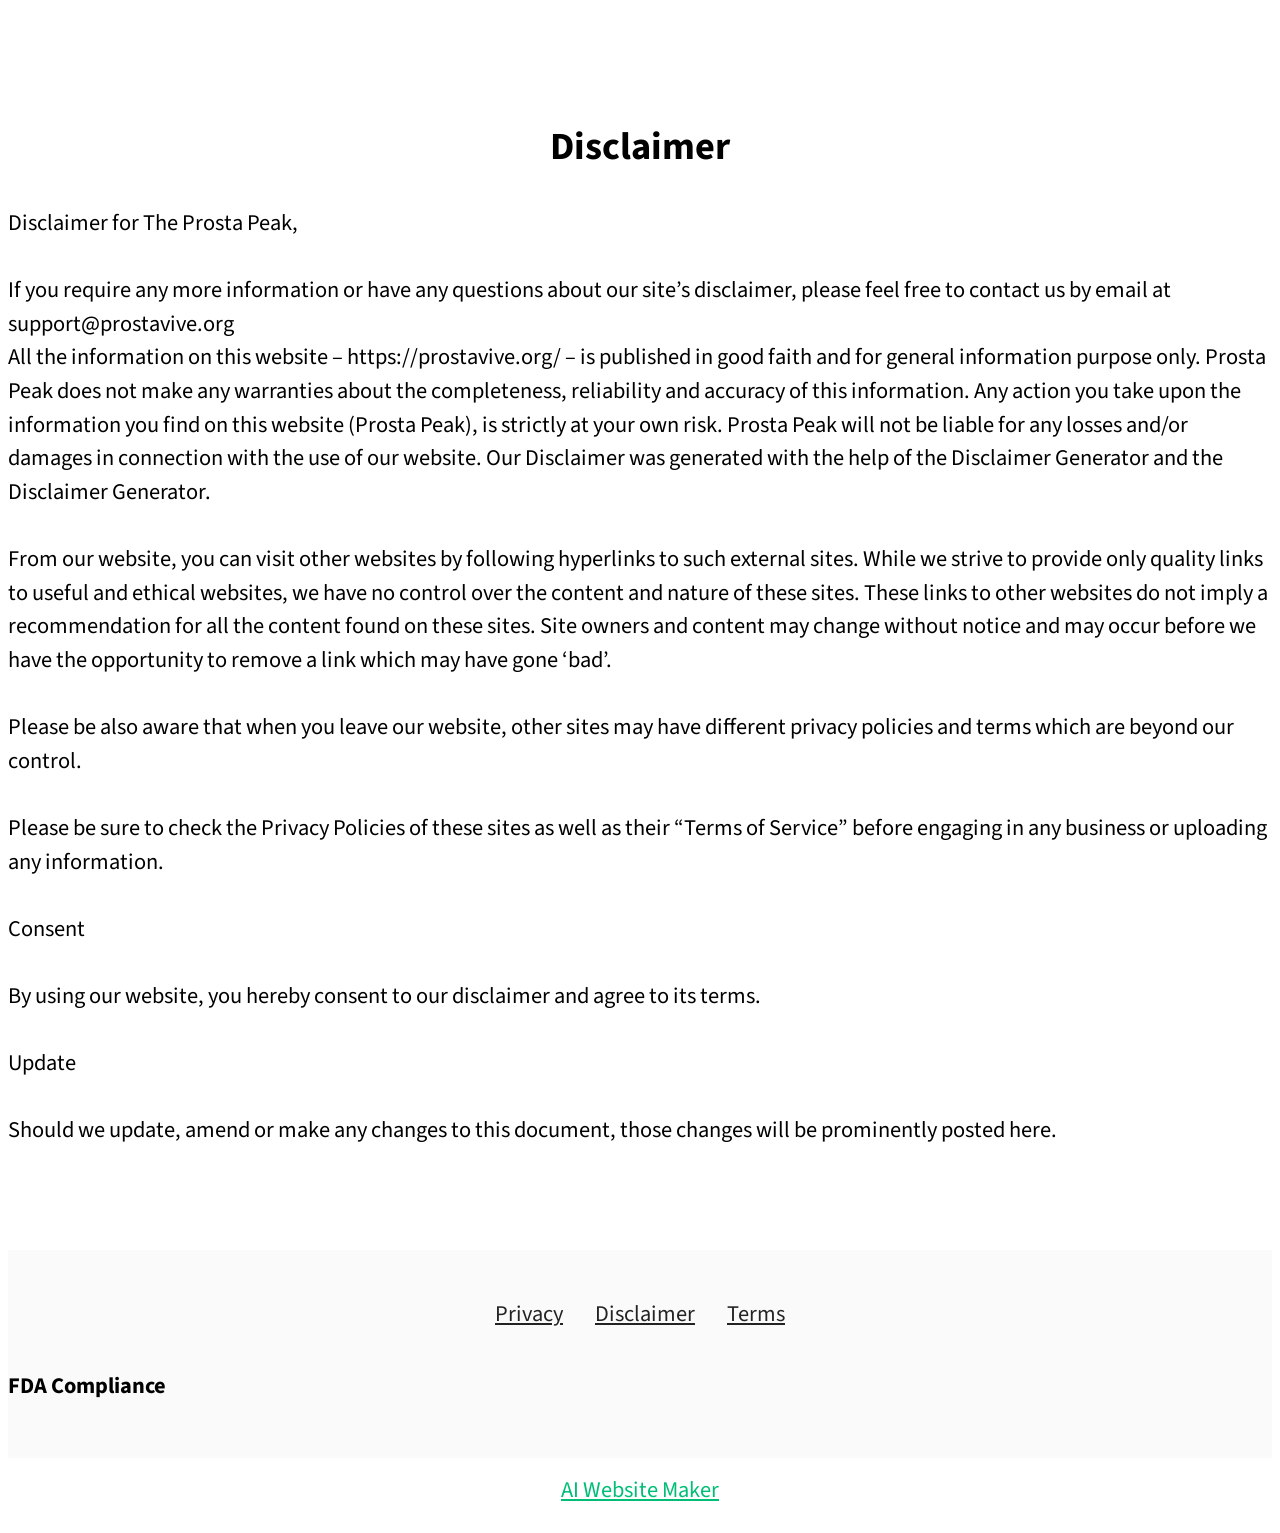
==== disclaimer.html @ db27db1e "Add files via upload" ====
<!DOCTYPE html>
<html  >
<head>
  <!-- Site made with Mobirise Website Builder v5.9.18, https://mobirise.com -->
  <meta charset="UTF-8">
  <meta http-equiv="X-UA-Compatible" content="IE=edge">
  <meta name="generator" content="Mobirise v5.9.18, mobirise.com">
  <meta name="viewport" content="width=device-width, initial-scale=1, minimum-scale=1">
  <link rel="shortcut icon" href="assets/images/prostabliss-bottle-752x752-128x148.png" type="image/x-icon">
  <meta name="description" content="Disclaimer for Sight Care">
  
  
  <title>Disclaimer</title>
  <link rel="stylesheet" href="assets/bootstrap/css/bootstrap.min.css">
  <link rel="stylesheet" href="assets/bootstrap/css/bootstrap-grid.min.css">
  <link rel="stylesheet" href="assets/bootstrap/css/bootstrap-reboot.min.css">
  <link rel="stylesheet" href="assets/animatecss/animate.css">
  <link rel="stylesheet" href="assets/socicon/css/styles.css">
  <link rel="stylesheet" href="assets/theme/css/style.css">
  <link rel="preload" href="https://fonts.googleapis.com/css?family=Source+Sans+3:200,300,400,500,600,700,800,900,200i,300i,400i,500i,600i,700i,800i,900i&display=swap" as="style" onload="this.onload=null;this.rel='stylesheet'">
  <noscript><link rel="stylesheet" href="https://fonts.googleapis.com/css?family=Source+Sans+3:200,300,400,500,600,700,800,900,200i,300i,400i,500i,600i,700i,800i,900i&display=swap"></noscript>
  <link rel="preload" as="style" href="assets/mobirise/css/mbr-additional.css?v=CV0fcT"><link rel="stylesheet" href="assets/mobirise/css/mbr-additional.css?v=CV0fcT" type="text/css">

  
  
  
</head>
<body>
  
  <section data-bs-version="5.1" class="content5 cid-tBjbQdLldf" id="content5-2c">
    
    <div class="container">
        <div class="row justify-content-center">
            <div class="col-md-12 col-lg-10">
                <h3 class="mbr-section-title mbr-fonts-style mb-4 display-2">
                    <strong>Disclaimer</strong></h3>
                
                <p class="mbr-text mbr-fonts-style display-7">Disclaimer for The Prosta Peak,<br><br>If you require any more information or have any questions about our site’s disclaimer, please feel free to contact us by email at support@prostavive.org<br>All the information on this website – https://prostavive.org/ – is published in good faith and for general information purpose only. Prosta Peak does not make any warranties about the completeness, reliability and accuracy of this information. Any action you take upon the information you find on this website (Prosta Peak), is strictly at your own risk. Prosta Peak will not be liable for any losses and/or damages in connection with the use of our website. Our Disclaimer was generated with the help of the Disclaimer Generator and the Disclaimer Generator.<br><br>From our website, you can visit other websites by following hyperlinks to such external sites. While we strive to provide only quality links to useful and ethical websites, we have no control over the content and nature of these sites. These links to other websites do not imply a recommendation for all the content found on these sites. Site owners and content may change without notice and may occur before we have the opportunity to remove a link which may have gone ‘bad’.<br><br>Please be also aware that when you leave our website, other sites may have different privacy policies and terms which are beyond our control.<br><br>Please be sure to check the Privacy Policies of these sites as well as their “Terms of Service” before engaging in any business or uploading any information.<br><br>Consent<br><br>By using our website, you hereby consent to our disclaimer and agree to its terms.<br><br>Update<br><br>Should we update, amend or make any changes to this document, those changes will be prominently posted here.</p>
            </div>
        </div>
    </div>
</section>

<section data-bs-version="5.1" class="footer3 cid-uj9sajIiSV" once="footers" id="footer3-35">

    

    

    <div class="container">
        <div class="media-container-row align-center mbr-white">
            <div class="row row-links">
                <ul class="foot-menu">
                    
                    
                    
                    
                    
                <li class="foot-menu-item mbr-fonts-style display-7"><a href="Privacy-Policy.html" class="text-black">Privacy</a></li><li class="foot-menu-item mbr-fonts-style display-7"><a href="disclaimer.html" class="text-black">Disclaimer</a></li><li class="foot-menu-item mbr-fonts-style display-7"><a href="terms.html" class="text-black">Terms</a></li></ul>
            </div>
            
            <div class="row row-copirayt">
                <p class="mbr-text mb-0 mbr-fonts-style mbr-white align-center display-7"><strong>
                    FDA Compliance
                </strong></p>
            </div>
        </div>
    </div>
</section><section class="display-7" style="padding: 0;align-items: center;justify-content: center;flex-wrap: wrap;    align-content: center;display: flex;position: relative;height: 4rem;"><a href="https://mobiri.se/2912600" style="flex: 1 1;height: 4rem;position: absolute;width: 100%;z-index: 1;"><img alt="" style="height: 4rem;" src="[data-uri]"></a><p style="margin: 0;text-align: center;" class="display-7">&#8204;</p><a style="z-index:1" href="https://mobirise.com/builder/ai-website-maker.html">AI Website Maker</a></section><script src="assets/bootstrap/js/bootstrap.bundle.min.js"></script>  <script src="assets/smoothscroll/smooth-scroll.js"></script>  <script src="assets/ytplayer/index.js"></script>  <script src="assets/theme/js/script.js"></script>  
  
  
 <div id="scrollToTop" class="scrollToTop mbr-arrow-up"><a style="text-align: center;"><i class="mbr-arrow-up-icon mbr-arrow-up-icon-cm cm-icon cm-icon-smallarrow-up"></i></a></div>
    <input name="animation" type="hidden">
  </body>
</html>
---- assets/mobirise/css/mbr-additional.css ----
body {
  font-family: Jost;
}
.display-1 {
  font-family: 'Source Sans 3', sans-serif;
  font-size: 2.4rem;
  line-height: 1.1;
}
.display-1 > .mbr-iconfont {
  font-size: 3rem;
}
.display-2 {
  font-family: 'Source Sans 3', sans-serif;
  font-size: 2.4rem;
  line-height: 1.1;
}
.display-2 > .mbr-iconfont {
  font-size: 3rem;
}
.display-4 {
  font-family: 'Source Sans 3', sans-serif;
  font-size: 1.2rem;
  line-height: 1.5;
}
.display-4 > .mbr-iconfont {
  font-size: 1.5rem;
}
.display-5 {
  font-family: 'Source Sans 3', sans-serif;
  font-size: 1.8rem;
  line-height: 1.5;
}
.display-5 > .mbr-iconfont {
  font-size: 2.25rem;
}
.display-7 {
  font-family: 'Source Sans 3', sans-serif;
  font-size: 1.4rem;
  line-height: 1.5;
}
.display-7 > .mbr-iconfont {
  font-size: 1.75rem;
}
/* ---- Fluid typography for mobile devices ---- */
/* 1.4 - font scale ratio ( bootstrap == 1.42857 ) */
/* 100vw - current viewport width */
/* (48 - 20)  48 == 48rem == 768px, 20 == 20rem == 320px(minimal supported viewport) */
/* 0.65 - min scale variable, may vary */
@media (max-width: 992px) {
  .display-1 {
    font-size: 1.92rem;
  }
}
@media (max-width: 768px) {
  .display-1 {
    font-size: 1.68rem;
    font-size: calc( 1.49rem + (2.4 - 1.49) * ((100vw - 20rem) / (48 - 20)));
    line-height: calc( 1.1 * (1.49rem + (2.4 - 1.49) * ((100vw - 20rem) / (48 - 20))));
  }
  .display-2 {
    font-size: 1.92rem;
    font-size: calc( 1.49rem + (2.4 - 1.49) * ((100vw - 20rem) / (48 - 20)));
    line-height: calc( 1.3 * (1.49rem + (2.4 - 1.49) * ((100vw - 20rem) / (48 - 20))));
  }
  .display-4 {
    font-size: 0.96rem;
    font-size: calc( 1.07rem + (1.2 - 1.07) * ((100vw - 20rem) / (48 - 20)));
    line-height: calc( 1.4 * (1.07rem + (1.2 - 1.07) * ((100vw - 20rem) / (48 - 20))));
  }
  .display-5 {
    font-size: 1.44rem;
    font-size: calc( 1.28rem + (1.8 - 1.28) * ((100vw - 20rem) / (48 - 20)));
    line-height: calc( 1.4 * (1.28rem + (1.8 - 1.28) * ((100vw - 20rem) / (48 - 20))));
  }
  .display-7 {
    font-size: 1.12rem;
    font-size: calc( 1.14rem + (1.4 - 1.14) * ((100vw - 20rem) / (48 - 20)));
    line-height: calc( 1.4 * (1.14rem + (1.4 - 1.14) * ((100vw - 20rem) / (48 - 20))));
  }
}
/* Buttons */
.btn {
  padding: 0.6rem 1.2rem;
  border-radius: 4px;
}
.btn-sm {
  padding: 0.6rem 1.2rem;
  border-radius: 4px;
}
.btn-md {
  padding: 0.6rem 1.2rem;
  border-radius: 4px;
}
.btn-lg {
  padding: 1rem 2.6rem;
  border-radius: 4px;
}
.bg-primary {
  background-color: #00be75 !important;
}
.bg-success {
  background-color: #ffffff !important;
}
.bg-info {
  background-color: #47b5ed !important;
}
.bg-warning {
  background-color: #fcdd09 !important;
}
.bg-danger {
  background-color: #ff9966 !important;
}
.btn-primary,
.btn-primary:active {
  background-color: #00be75 !important;
  border-color: #00be75 !important;
  color: #ffffff !important;
  box-shadow: 0 2px 2px 0 rgba(0, 0, 0, 0.2);
}
.btn-primary:hover,
.btn-primary:focus,
.btn-primary.focus,
.btn-primary.active {
  color: #ffffff !important;
  background-color: #006740 !important;
  border-color: #006740 !important;
  box-shadow: 0 2px 5px 0 rgba(0, 0, 0, 0.2);
}
.btn-primary.disabled,
.btn-primary:disabled {
  color: #ffffff !important;
  background-color: #006740 !important;
  border-color: #006740 !important;
}
.btn-secondary,
.btn-secondary:active {
  background-color: #ffffff !important;
  border-color: #ffffff !important;
  color: #808080 !important;
  box-shadow: 0 2px 2px 0 rgba(0, 0, 0, 0.2);
}
.btn-secondary:hover,
.btn-secondary:focus,
.btn-secondary.focus,
.btn-secondary.active {
  color: #545454 !important;
  background-color: #d4d4d4 !important;
  border-color: #d4d4d4 !important;
  box-shadow: 0 2px 5px 0 rgba(0, 0, 0, 0.2);
}
.btn-secondary.disabled,
.btn-secondary:disabled {
  color: #808080 !important;
  background-color: #d4d4d4 !important;
  border-color: #d4d4d4 !important;
}
.btn-info,
.btn-info:active {
  background-color: #47b5ed !important;
  border-color: #47b5ed !important;
  color: #ffffff !important;
  box-shadow: 0 2px 2px 0 rgba(0, 0, 0, 0.2);
}
.btn-info:hover,
.btn-info:focus,
.btn-info.focus,
.btn-info.active {
  color: #ffffff !important;
  background-color: #148cca !important;
  border-color: #148cca !important;
  box-shadow: 0 2px 5px 0 rgba(0, 0, 0, 0.2);
}
.btn-info.disabled,
.btn-info:disabled {
  color: #ffffff !important;
  background-color: #148cca !important;
  border-color: #148cca !important;
}
.btn-success,
.btn-success:active {
  background-color: #ffffff !important;
  border-color: #ffffff !important;
  color: #808080 !important;
  box-shadow: 0 2px 2px 0 rgba(0, 0, 0, 0.2);
}
.btn-success:hover,
.btn-success:focus,
.btn-success.focus,
.btn-success.active {
  color: #545454 !important;
  background-color: #d4d4d4 !important;
  border-color: #d4d4d4 !important;
  box-shadow: 0 2px 5px 0 rgba(0, 0, 0, 0.2);
}
.btn-success.disabled,
.btn-success:disabled {
  color: #808080 !important;
  background-color: #d4d4d4 !important;
  border-color: #d4d4d4 !important;
}
.btn-warning,
.btn-warning:active {
  background-color: #fcdd09 !important;
  border-color: #fcdd09 !important;
  color: #060500 !important;
  box-shadow: 0 2px 2px 0 rgba(0, 0, 0, 0.2);
}
.btn-warning:hover,
.btn-warning:focus,
.btn-warning.focus,
.btn-warning.active {
  color: #ffffff !important;
  background-color: #ac9702 !important;
  border-color: #ac9702 !important;
  box-shadow: 0 2px 5px 0 rgba(0, 0, 0, 0.2);
}
.btn-warning.disabled,
.btn-warning:disabled {
  color: #060500 !important;
  background-color: #ac9702 !important;
  border-color: #ac9702 !important;
}
.btn-danger,
.btn-danger:active {
  background-color: #ff9966 !important;
  border-color: #ff9966 !important;
  color: #ffffff !important;
  box-shadow: 0 2px 2px 0 rgba(0, 0, 0, 0.2);
}
.btn-danger:hover,
.btn-danger:focus,
.btn-danger.focus,
.btn-danger.active {
  color: #ffffff !important;
  background-color: #ff5f0f !important;
  border-color: #ff5f0f !important;
  box-shadow: 0 2px 5px 0 rgba(0, 0, 0, 0.2);
}
.btn-danger.disabled,
.btn-danger:disabled {
  color: #ffffff !important;
  background-color: #ff5f0f !important;
  border-color: #ff5f0f !important;
}
.btn-white,
.btn-white:active {
  background-color: #fafafa !important;
  border-color: #fafafa !important;
  color: #7a7a7a !important;
  box-shadow: 0 2px 2px 0 rgba(0, 0, 0, 0.2);
}
.btn-white:hover,
.btn-white:focus,
.btn-white.focus,
.btn-white.active {
  color: #4f4f4f !important;
  background-color: #cfcfcf !important;
  border-color: #cfcfcf !important;
  box-shadow: 0 2px 5px 0 rgba(0, 0, 0, 0.2);
}
.btn-white.disabled,
.btn-white:disabled {
  color: #7a7a7a !important;
  background-color: #cfcfcf !important;
  border-color: #cfcfcf !important;
}
.btn-black,
.btn-black:active {
  background-color: #232323 !important;
  border-color: #232323 !important;
  color: #ffffff !important;
  box-shadow: 0 2px 2px 0 rgba(0, 0, 0, 0.2);
}
.btn-black:hover,
.btn-black:focus,
.btn-black.focus,
.btn-black.active {
  color: #ffffff !important;
  background-color: #000000 !important;
  border-color: #000000 !important;
  box-shadow: 0 2px 5px 0 rgba(0, 0, 0, 0.2);
}
.btn-black.disabled,
.btn-black:disabled {
  color: #ffffff !important;
  background-color: #000000 !important;
  border-color: #000000 !important;
}
.btn-primary-outline,
.btn-primary-outline:active {
  background-color: transparent !important;
  border-color: transparent;
  color: #00be75;
}
.btn-primary-outline:hover,
.btn-primary-outline:focus,
.btn-primary-outline.focus,
.btn-primary-outline.active {
  color: #006740 !important;
  background-color: transparent!important;
  border-color: transparent!important;
  box-shadow: none!important;
}
.btn-primary-outline.disabled,
.btn-primary-outline:disabled {
  color: #ffffff !important;
  background-color: #00be75 !important;
  border-color: #00be75 !important;
}
.btn-secondary-outline,
.btn-secondary-outline:active {
  background-color: transparent !important;
  border-color: transparent;
  color: #ffffff;
}
.btn-secondary-outline:hover,
.btn-secondary-outline:focus,
.btn-secondary-outline.focus,
.btn-secondary-outline.active {
  color: #d4d4d4 !important;
  background-color: transparent!important;
  border-color: transparent!important;
  box-shadow: none!important;
}
.btn-secondary-outline.disabled,
.btn-secondary-outline:disabled {
  color: #808080 !important;
  background-color: #ffffff !important;
  border-color: #ffffff !important;
}
.btn-info-outline,
.btn-info-outline:active {
  background-color: transparent !important;
  border-color: transparent;
  color: #47b5ed;
}
.btn-info-outline:hover,
.btn-info-outline:focus,
.btn-info-outline.focus,
.btn-info-outline.active {
  color: #148cca !important;
  background-color: transparent!important;
  border-color: transparent!important;
  box-shadow: none!important;
}
.btn-info-outline.disabled,
.btn-info-outline:disabled {
  color: #ffffff !important;
  background-color: #47b5ed !important;
  border-color: #47b5ed !important;
}
.btn-success-outline,
.btn-success-outline:active {
  background-color: transparent !important;
  border-color: transparent;
  color: #ffffff;
}
.btn-success-outline:hover,
.btn-success-outline:focus,
.btn-success-outline.focus,
.btn-success-outline.active {
  color: #d4d4d4 !important;
  background-color: transparent!important;
  border-color: transparent!important;
  box-shadow: none!important;
}
.btn-success-outline.disabled,
.btn-success-outline:disabled {
  color: #808080 !important;
  background-color: #ffffff !important;
  border-color: #ffffff !important;
}
.btn-warning-outline,
.btn-warning-outline:active {
  background-color: transparent !important;
  border-color: transparent;
  color: #fcdd09;
}
.btn-warning-outline:hover,
.btn-warning-outline:focus,
.btn-warning-outline.focus,
.btn-warning-outline.active {
  color: #ac9702 !important;
  background-color: transparent!important;
  border-color: transparent!important;
  box-shadow: none!important;
}
.btn-warning-outline.disabled,
.btn-warning-outline:disabled {
  color: #060500 !important;
  background-color: #fcdd09 !important;
  border-color: #fcdd09 !important;
}
.btn-danger-outline,
.btn-danger-outline:active {
  background-color: transparent !important;
  border-color: transparent;
  color: #ff9966;
}
.btn-danger-outline:hover,
.btn-danger-outline:focus,
.btn-danger-outline.focus,
.btn-danger-outline.active {
  color: #ff5f0f !important;
  background-color: transparent!important;
  border-color: transparent!important;
  box-shadow: none!important;
}
.btn-danger-outline.disabled,
.btn-danger-outline:disabled {
  color: #ffffff !important;
  background-color: #ff9966 !important;
  border-color: #ff9966 !important;
}
.btn-black-outline,
.btn-black-outline:active {
  background-color: transparent !important;
  border-color: transparent;
  color: #232323;
}
.btn-black-outline:hover,
.btn-black-outline:focus,
.btn-black-outline.focus,
.btn-black-outline.active {
  color: #000000 !important;
  background-color: transparent!important;
  border-color: transparent!important;
  box-shadow: none!important;
}
.btn-black-outline.disabled,
.btn-black-outline:disabled {
  color: #ffffff !important;
  background-color: #232323 !important;
  border-color: #232323 !important;
}
.btn-white-outline,
.btn-white-outline:active {
  background-color: transparent !important;
  border-color: transparent;
  color: #fafafa;
}
.btn-white-outline:hover,
.btn-white-outline:focus,
.btn-white-outline.focus,
.btn-white-outline.active {
  color: #cfcfcf !important;
  background-color: transparent!important;
  border-color: transparent!important;
  box-shadow: none!important;
}
.btn-white-outline.disabled,
.btn-white-outline:disabled {
  color: #7a7a7a !important;
  background-color: #fafafa !important;
  border-color: #fafafa !important;
}
.text-primary {
  color: #00be75 !important;
}
.text-secondary {
  color: #ffffff !important;
}
.text-success {
  color: #ffffff !important;
}
.text-info {
  color: #47b5ed !important;
}
.text-warning {
  color: #fcdd09 !important;
}
.text-danger {
  color: #ff9966 !important;
}
.text-white {
  color: #fafafa !important;
}
.text-black {
  color: #232323 !important;
}
a.text-primary:hover,
a.text-primary:focus,
a.text-primary.active {
  color: #005836 !important;
}
a.text-secondary:hover,
a.text-secondary:focus,
a.text-secondary.active {
  color: #cccccc !important;
}
a.text-success:hover,
a.text-success:focus,
a.text-success.active {
  color: #cccccc !important;
}
a.text-info:hover,
a.text-info:focus,
a.text-info.active {
  color: #1283bc !important;
}
a.text-warning:hover,
a.text-warning:focus,
a.text-warning.active {
  color: #9d8902 !important;
}
a.text-danger:hover,
a.text-danger:focus,
a.text-danger.active {
  color: #ff5500 !important;
}
a.text-white:hover,
a.text-white:focus,
a.text-white.active {
  color: #c7c7c7 !important;
}
a.text-black:hover,
a.text-black:focus,
a.text-black.active {
  color: #000000 !important;
}
a[class*="text-"]:not(.nav-link):not(.dropdown-item):not([role]):not(.navbar-caption) {
  position: relative;
  background-image: transparent;
  background-size: 10000px 2px;
  background-repeat: no-repeat;
  background-position: 0px 1.2em;
  background-position: -10000px 1.2em;
}
a[class*="text-"]:not(.nav-link):not(.dropdown-item):not([role]):not(.navbar-caption):hover {
  transition: background-position 2s ease-in-out;
  background-image: linear-gradient(currentColor 50%, currentColor 50%);
  background-position: 0px 1.2em;
}
.nav-tabs .nav-link.active {
  color: #00be75;
}
.nav-tabs .nav-link:not(.active) {
  color: #232323;
}
.alert-success {
  background-color: #70c770;
}
.alert-info {
  background-color: #47b5ed;
}
.alert-warning {
  background-color: #fcdd09;
}
.alert-danger {
  background-color: #ff9966;
}
.mbr-gallery-filter li.active .btn {
  background-color: #00be75;
  border-color: #00be75;
  color: #ffffff;
}
.mbr-gallery-filter li.active .btn:focus {
  box-shadow: none;
}
a,
a:hover {
  color: #00be75;
}
.mbr-plan-header.bg-primary .mbr-plan-subtitle,
.mbr-plan-header.bg-primary .mbr-plan-price-desc {
  color: #3fffb5;
}
.mbr-plan-header.bg-success .mbr-plan-subtitle,
.mbr-plan-header.bg-success .mbr-plan-price-desc {
  color: #ffffff;
}
.mbr-plan-header.bg-info .mbr-plan-subtitle,
.mbr-plan-header.bg-info .mbr-plan-price-desc {
  color: #ffffff;
}
.mbr-plan-header.bg-warning .mbr-plan-subtitle,
.mbr-plan-header.bg-warning .mbr-plan-price-desc {
  color: #fef9d3;
}
.mbr-plan-header.bg-danger .mbr-plan-subtitle,
.mbr-plan-header.bg-danger .mbr-plan-price-desc {
  color: #ffffff;
}
/* Scroll to top button*/
.form-control {
  font-family: 'Source Sans 3', sans-serif;
  font-size: 1.2rem;
  line-height: 1.5;
  font-weight: 400;
}
.form-control > .mbr-iconfont {
  font-size: 1.5rem;
}
.form-control:hover,
.form-control:focus {
  box-shadow: rgba(0, 0, 0, 0.07) 0px 1px 1px 0px, rgba(0, 0, 0, 0.07) 0px 1px 3px 0px, rgba(0, 0, 0, 0.03) 0px 0px 0px 1px;
  border-color: #00be75 !important;
}
.form-control:-webkit-input-placeholder {
  font-family: 'Source Sans 3', sans-serif;
  font-size: 1.2rem;
  line-height: 1.5;
  font-weight: 400;
}
.form-control:-webkit-input-placeholder > .mbr-iconfont {
  font-size: 1.5rem;
}
blockquote {
  border-color: #00be75;
}
/* Forms */
.jq-selectbox li:hover,
.jq-selectbox li.selected {
  background-color: #00be75;
  color: #ffffff;
}
.jq-number__spin {
  transition: 0.25s ease;
}
.jq-number__spin:hover {
  border-color: #00be75;
}
.jq-selectbox .jq-selectbox__trigger-arrow,
.jq-number__spin.minus:after,
.jq-number__spin.plus:after {
  transition: 0.4s;
  border-top-color: #353535;
  border-bottom-color: #353535;
}
.jq-selectbox:hover .jq-selectbox__trigger-arrow,
.jq-number__spin.minus:hover:after,
.jq-number__spin.plus:hover:after {
  border-top-color: #00be75;
  border-bottom-color: #00be75;
}
.xdsoft_datetimepicker .xdsoft_calendar td.xdsoft_default,
.xdsoft_datetimepicker .xdsoft_calendar td.xdsoft_current,
.xdsoft_datetimepicker .xdsoft_timepicker .xdsoft_time_box > div > div.xdsoft_current {
  color: #000000 !important;
  background-color: #00be75 !important;
  box-shadow: none !important;
}
.xdsoft_datetimepicker .xdsoft_calendar td:hover,
.xdsoft_datetimepicker .xdsoft_timepicker .xdsoft_time_box > div > div:hover {
  color: #000000 !important;
  background: #ffffff !important;
  box-shadow: none !important;
}
.lazy-bg {
  background-image: none !important;
}
.lazy-placeholder:not(section),
.lazy-none {
  display: block;
  position: relative;
  padding-bottom: 56.25%;
  width: 100%;
  height: auto;
}
iframe.lazy-placeholder,
.lazy-placeholder:after {
  content: '';
  position: absolute;
  width: 200px;
  height: 200px;
  background: transparent no-repeat center;
  background-size: contain;
  top: 50%;
  left: 50%;
  transform: translateX(-50%) translateY(-50%);
  background-image: url("data:image/svg+xml;charset=UTF-8,%3csvg width='32' height='32' viewBox='0 0 64 64' xmlns='http://www.w3.org/2000/svg' stroke='%2300be75' %3e%3cg fill='none' fill-rule='evenodd'%3e%3cg transform='translate(16 16)' stroke-width='2'%3e%3ccircle stroke-opacity='.5' cx='16' cy='16' r='16'/%3e%3cpath d='M32 16c0-9.94-8.06-16-16-16'%3e%3canimateTransform attributeName='transform' type='rotate' from='0 16 16' to='360 16 16' dur='1s' repeatCount='indefinite'/%3e%3c/path%3e%3c/g%3e%3c/g%3e%3c/svg%3e");
}
section.lazy-placeholder:after {
  opacity: 0.5;
}
body {
  overflow-x: hidden;
}
a {
  transition: color 0.6s;
}
.cid-tADc1ENzLD .navbar-dropdown {
  position: relative !important;
}
.cid-tADc1ENzLD .dropdown-item:before {
  font-family: Moririse2 !important;
  content: "\e966";
  display: inline-block;
  width: 0;
  position: absolute;
  left: 1rem;
  top: 0.5rem;
  margin-right: 0.5rem;
  line-height: 1;
  font-size: inherit;
  vertical-align: middle;
  text-align: center;
  overflow: hidden;
  transform: scale(0, 1);
  transition: all 0.25s ease-in-out;
}
.cid-tADc1ENzLD .dropdown-menu {
  padding: 0;
  border-radius: 4px;
  box-shadow: 0 1px 3px 0 rgba(0, 0, 0, 0.1);
}
.cid-tADc1ENzLD .dropdown-item {
  border-bottom: 1px solid #e6e6e6;
}
.cid-tADc1ENzLD .dropdown-item:hover,
.cid-tADc1ENzLD .dropdown-item:focus {
  background: #00be75 !important;
  color: white !important;
}
.cid-tADc1ENzLD .dropdown-item:hover span {
  color: white;
}
.cid-tADc1ENzLD .dropdown-item:first-child {
  border-top-left-radius: 4px;
  border-top-right-radius: 4px;
}
.cid-tADc1ENzLD .dropdown-item:last-child {
  border-bottom: none;
  border-bottom-left-radius: 4px;
  border-bottom-right-radius: 4px;
}
.cid-tADc1ENzLD .nav-dropdown .link {
  padding: 0 0.3em !important;
  margin: 0.667em 1em !important;
}
.cid-tADc1ENzLD .nav-dropdown .link.dropdown-toggle::after {
  margin-left: 0.5rem;
  margin-top: 0.2rem;
}
.cid-tADc1ENzLD .nav-link {
  position: relative;
}
.cid-tADc1ENzLD .container {
  display: flex;
  margin: auto;
  flex-wrap: nowrap;
}
@media (max-width: 991px) {
  .cid-tADc1ENzLD .container {
    flex-wrap: wrap;
  }
}
.cid-tADc1ENzLD .container-fluid {
  flex-wrap: nowrap;
}
@media (max-width: 991px) {
  .cid-tADc1ENzLD .container-fluid {
    flex-wrap: wrap;
  }
}
.cid-tADc1ENzLD .iconfont-wrapper {
  color: #000000 !important;
  font-size: 1.5rem;
  padding-right: 0.5rem;
}
.cid-tADc1ENzLD .dropdown-menu,
.cid-tADc1ENzLD .navbar.opened {
  background: #16538c !important;
}
.cid-tADc1ENzLD .nav-item:focus,
.cid-tADc1ENzLD .nav-link:focus {
  outline: none;
}
.cid-tADc1ENzLD .dropdown .dropdown-menu .dropdown-item {
  width: auto;
  transition: all 0.25s ease-in-out;
}
.cid-tADc1ENzLD .dropdown .dropdown-menu .dropdown-item::after {
  right: 0.5rem;
}
.cid-tADc1ENzLD .dropdown .dropdown-menu .dropdown-item .mbr-iconfont {
  margin-right: 0.5rem;
  vertical-align: sub;
}
.cid-tADc1ENzLD .dropdown .dropdown-menu .dropdown-item .mbr-iconfont:before {
  display: inline-block;
  transform: scale(1, 1);
  transition: all 0.25s ease-in-out;
}
.cid-tADc1ENzLD .collapsed .dropdown-menu .dropdown-item:before {
  display: none;
}
.cid-tADc1ENzLD .collapsed .dropdown .dropdown-menu .dropdown-item {
  padding: 0.235em 1.5em 0.235em 1.5em !important;
  transition: none;
  margin: 0 !important;
}
.cid-tADc1ENzLD .navbar {
  min-height: 70px;
  transition: all 0.3s;
  border-bottom: 1px solid transparent;
  box-shadow: 0 1px 3px 0 rgba(0, 0, 0, 0.1);
  background: #16538c;
}
.cid-tADc1ENzLD .navbar.opened {
  transition: all 0.3s;
}
.cid-tADc1ENzLD .navbar .dropdown-item {
  padding: 0.5rem 1.8rem;
}
.cid-tADc1ENzLD .navbar .navbar-logo img {
  width: auto;
}
.cid-tADc1ENzLD .navbar .navbar-collapse {
  justify-content: flex-end;
  z-index: 1;
}
.cid-tADc1ENzLD .navbar.collapsed {
  justify-content: center;
}
.cid-tADc1ENzLD .navbar.collapsed .nav-item .nav-link::before {
  display: none;
}
.cid-tADc1ENzLD .navbar.collapsed.opened .dropdown-menu {
  top: 0;
}
.cid-tADc1ENzLD .navbar.collapsed .dropdown-menu .dropdown-submenu {
  left: 0 !important;
}
.cid-tADc1ENzLD .navbar.collapsed .dropdown-menu .dropdown-item:after {
  right: auto;
}
.cid-tADc1ENzLD .navbar.collapsed .dropdown-menu .dropdown-toggle[data-toggle="dropdown-submenu"]:after {
  margin-left: 0.5rem;
  margin-top: 0.2rem;
  border-top: 0.35em solid;
  border-right: 0.35em solid transparent;
  border-left: 0.35em solid transparent;
  border-bottom: 0;
  top: 41%;
}
.cid-tADc1ENzLD .navbar.collapsed ul.navbar-nav li {
  margin: auto;
}
.cid-tADc1ENzLD .navbar.collapsed .dropdown-menu .dropdown-item {
  padding: 0.25rem 1.5rem;
  text-align: center;
}
.cid-tADc1ENzLD .navbar.collapsed .icons-menu {
  padding-left: 0;
  padding-right: 0;
  padding-top: 0.5rem;
  padding-bottom: 0.5rem;
}
@media (max-width: 991px) {
  .cid-tADc1ENzLD .navbar .nav-item .nav-link::before {
    display: none;
  }
  .cid-tADc1ENzLD .navbar.opened .dropdown-menu {
    top: 0;
  }
  .cid-tADc1ENzLD .navbar .dropdown-menu .dropdown-submenu {
    left: 0 !important;
  }
  .cid-tADc1ENzLD .navbar .dropdown-menu .dropdown-item:after {
    right: auto;
  }
  .cid-tADc1ENzLD .navbar .dropdown-menu .dropdown-toggle[data-toggle="dropdown-submenu"]:after {
    margin-left: 0.5rem;
    margin-top: 0.2rem;
    border-top: 0.35em solid;
    border-right: 0.35em solid transparent;
    border-left: 0.35em solid transparent;
    border-bottom: 0;
    top: 40%;
  }
  .cid-tADc1ENzLD .navbar .navbar-logo img {
    height: 3rem !important;
  }
  .cid-tADc1ENzLD .navbar ul.navbar-nav li {
    margin: auto;
  }
  .cid-tADc1ENzLD .navbar .dropdown-menu .dropdown-item {
    padding: 0.25rem 1.5rem !important;
    text-align: center;
  }
  .cid-tADc1ENzLD .navbar .navbar-brand {
    flex-shrink: initial;
    flex-basis: auto;
    word-break: break-word;
    padding-right: 2rem;
  }
  .cid-tADc1ENzLD .navbar .navbar-toggler {
    flex-basis: auto;
  }
  .cid-tADc1ENzLD .navbar .icons-menu {
    padding-left: 0;
    padding-top: 0.5rem;
    padding-bottom: 0.5rem;
  }
}
@media (max-width: 991px) and (max-width: 767px) {
  .cid-tADc1ENzLD .navbar .navbar-brand {
    width: calc(100% - 31px);
  }
}
.cid-tADc1ENzLD .navbar.navbar-short {
  min-height: 60px;
}
.cid-tADc1ENzLD .navbar.navbar-short .navbar-logo img {
  height: 2.5rem !important;
}
.cid-tADc1ENzLD .navbar.navbar-short .navbar-brand {
  min-height: 60px;
  padding: 0;
}
.cid-tADc1ENzLD .navbar-brand {
  min-height: 70px;
  flex-shrink: 0;
  align-items: center;
  margin-right: 0;
  padding: 10px 0;
  transition: all 0.3s;
  word-break: break-word;
  z-index: 1;
}
.cid-tADc1ENzLD .navbar-brand .navbar-caption {
  line-height: inherit !important;
}
.cid-tADc1ENzLD .navbar-brand .navbar-logo a {
  outline: none;
}
.cid-tADc1ENzLD .dropdown-item.active,
.cid-tADc1ENzLD .dropdown-item:active {
  background-color: transparent;
}
.cid-tADc1ENzLD .navbar-expand-lg .navbar-nav .nav-link {
  padding: 0;
}
.cid-tADc1ENzLD .nav-dropdown .link.dropdown-toggle {
  margin-right: 1.667em;
}
.cid-tADc1ENzLD .nav-dropdown .link.dropdown-toggle[aria-expanded="true"] {
  margin-right: 0;
  padding: 0.667em 1.667em;
}
.cid-tADc1ENzLD .navbar.navbar-expand-lg .dropdown .dropdown-menu {
  background: #16538c;
}
.cid-tADc1ENzLD .navbar.navbar-expand-lg .dropdown .dropdown-menu .dropdown-submenu {
  margin: 0;
  left: 100%;
}
.cid-tADc1ENzLD .navbar .dropdown.open > .dropdown-menu {
  display: block;
}
.cid-tADc1ENzLD ul.navbar-nav {
  flex-wrap: wrap;
}
.cid-tADc1ENzLD .navbar-buttons {
  text-align: center;
  min-width: 170px;
}
.cid-tADc1ENzLD button.navbar-toggler {
  outline: none;
  width: 31px;
  height: 20px;
  cursor: pointer;
  transition: all 0.2s;
  position: relative;
  align-self: center;
}
.cid-tADc1ENzLD button.navbar-toggler .hamburger span {
  position: absolute;
  right: 0;
  width: 30px;
  height: 2px;
  border-right: 5px;
  background-color: #005499;
}
.cid-tADc1ENzLD button.navbar-toggler .hamburger span:nth-child(1) {
  top: 0;
  transition: all 0.2s;
}
.cid-tADc1ENzLD button.navbar-toggler .hamburger span:nth-child(2) {
  top: 8px;
  transition: all 0.15s;
}
.cid-tADc1ENzLD button.navbar-toggler .hamburger span:nth-child(3) {
  top: 8px;
  transition: all 0.15s;
}
.cid-tADc1ENzLD button.navbar-toggler .hamburger span:nth-child(4) {
  top: 16px;
  transition: all 0.2s;
}
.cid-tADc1ENzLD nav.opened .hamburger span:nth-child(1) {
  top: 8px;
  width: 0;
  opacity: 0;
  right: 50%;
  transition: all 0.2s;
}
.cid-tADc1ENzLD nav.opened .hamburger span:nth-child(2) {
  transform: rotate(45deg);
  transition: all 0.25s;
}
.cid-tADc1ENzLD nav.opened .hamburger span:nth-child(3) {
  transform: rotate(-45deg);
  transition: all 0.25s;
}
.cid-tADc1ENzLD nav.opened .hamburger span:nth-child(4) {
  top: 8px;
  width: 0;
  opacity: 0;
  right: 50%;
  transition: all 0.2s;
}
.cid-tADc1ENzLD .navbar-dropdown {
  padding: 0 1rem;
}
.cid-tADc1ENzLD a.nav-link {
  display: flex;
  align-items: center;
  justify-content: center;
}
.cid-tADc1ENzLD .icons-menu {
  flex-wrap: nowrap;
  display: flex;
  justify-content: center;
  padding-left: 1rem;
  padding-right: 1rem;
  padding-top: 0.3rem;
  text-align: center;
}
@media screen and (-ms-high-contrast: active), (-ms-high-contrast: none) {
  .cid-tADc1ENzLD .navbar {
    height: 70px;
  }
  .cid-tADc1ENzLD .navbar.opened {
    height: auto;
  }
  .cid-tADc1ENzLD .nav-item .nav-link:hover::before {
    width: 175%;
    max-width: calc(100% + 2rem);
    left: -1rem;
  }
}
.cid-tB9eYJp5ux {
  padding-top: 2rem;
  padding-bottom: 2rem;
  background-color: #ffffff;
}
.cid-tB9eYJp5ux .mbr-fallback-image.disabled {
  display: none;
}
.cid-tB9eYJp5ux .mbr-fallback-image {
  display: block;
  background-size: cover;
  background-position: center center;
  width: 100%;
  height: 100%;
  position: absolute;
  top: 0;
}
.cid-tB9eYJp5ux .oldcost {
  text-decoration: line-through;
  color: #ffffff;
}
.cid-tB9eYJp5ux .currentcost {
  color: #ffffff;
}
.cid-tB9eYJp5ux .card-wrapper {
  border-radius: 4px;
  background: #ffffff;
}
@media (min-width: 992px) {
  .cid-tB9eYJp5ux .text-box {
    padding: 2rem;
    padding-right: 4rem;
  }
}
@media (max-width: 991px) {
  .cid-tB9eYJp5ux .text-box {
    padding: 2rem;
  }
}
@media (max-width: 767px) {
  .cid-tB9eYJp5ux .text-box {
    padding: 1rem;
  }
}
.cid-tB9eYJp5ux .image-wrapper img {
  width: 100%;
  object-fit: cover;
}
.cid-tB9eYJp5ux .mbr-text,
.cid-tB9eYJp5ux .cost,
.cid-tB9eYJp5ux .mbr-section-btn {
  text-align: left;
  color: #000000;
}
.cid-tB9eYJp5ux H5 {
  color: #16538c;
  text-align: center;
}
.cid-tCwMvuVsQ8 {
  padding-top: 2rem;
  padding-bottom: 0rem;
  background-color: #ffffff;
}
.cid-tCwMvuVsQ8 img,
.cid-tCwMvuVsQ8 .item-img {
  width: 100%;
}
.cid-tCwMvuVsQ8 .item:focus,
.cid-tCwMvuVsQ8 span:focus {
  outline: none;
}
.cid-tCwMvuVsQ8 .item {
  cursor: pointer;
  margin-bottom: 2rem;
}
.cid-tCwMvuVsQ8 .item-wrapper {
  position: relative;
  border-radius: 4px;
  background: #fafafa;
  height: 100%;
  display: flex;
  flex-flow: column nowrap;
}
@media (min-width: 992px) {
  .cid-tCwMvuVsQ8 .item-wrapper .item-content {
    padding: 2rem;
  }
}
@media (max-width: 991px) {
  .cid-tCwMvuVsQ8 .item-wrapper .item-content {
    padding: 1rem;
  }
}
.cid-tCwMvuVsQ8 .mbr-section-btn {
  margin-top: auto !important;
}
.cid-tCwMvuVsQ8 .mbr-section-title {
  color: #232323;
}
.cid-tCwMvuVsQ8 .mbr-text,
.cid-tCwMvuVsQ8 .mbr-section-btn {
  text-align: center;
}
.cid-tCwMvuVsQ8 .item-title {
  text-align: center;
}
.cid-tCwMvuVsQ8 .item-subtitle {
  text-align: center;
}
.cid-tAD8Btm3b7 {
  padding-top: 1rem;
  padding-bottom: 0rem;
  background-color: #16538c;
}
.cid-tAD8Btm3b7 .mbr-fallback-image.disabled {
  display: none;
}
.cid-tAD8Btm3b7 .mbr-fallback-image {
  display: block;
  background-size: cover;
  background-position: center center;
  width: 100%;
  height: 100%;
  position: absolute;
  top: 0;
}
.cid-tAD8Btm3b7 .mbr-section-subtitle {
  text-align: center;
  color: #ffffff;
}
.cid-tAD8Btm3b7 .mbr-section-title {
  color: #ffffff;
}
.cid-tBSe02nRu8 {
  padding-top: 3rem;
  padding-bottom: 2rem;
  background-color: #ffffff;
}
.cid-tBSe02nRu8 .mbr-fallback-image.disabled {
  display: none;
}
.cid-tBSe02nRu8 .mbr-fallback-image {
  display: block;
  background-size: cover;
  background-position: center center;
  width: 100%;
  height: 100%;
  position: absolute;
  top: 0;
}
@media (max-width: 991px) {
  .cid-tBSe02nRu8 .image-wrapper {
    margin-bottom: 1rem;
  }
}
.cid-tBSe02nRu8 .row {
  flex-direction: row-reverse;
}
.cid-tBSe02nRu8 img {
  width: 100%;
}
.cid-tAFPGKyBRc {
  padding-top: 1rem;
  padding-bottom: 0rem;
  background-color: #16538c;
}
.cid-tAFPGKyBRc .mbr-fallback-image.disabled {
  display: none;
}
.cid-tAFPGKyBRc .mbr-fallback-image {
  display: block;
  background-size: cover;
  background-position: center center;
  width: 100%;
  height: 100%;
  position: absolute;
  top: 0;
}
.cid-tAFPGKyBRc .mbr-section-subtitle {
  color: #ffffff;
  text-align: center;
}
.cid-tAD5yK3oMD {
  padding-top: 0rem;
  padding-bottom: 0rem;
  background-color: #ffffff;
}
.cid-tAD5yK3oMD .mbr-fallback-image.disabled {
  display: none;
}
.cid-tAD5yK3oMD .mbr-fallback-image {
  display: block;
  background-size: cover;
  background-position: center center;
  width: 100%;
  height: 100%;
  position: absolute;
  top: 0;
}
@media (max-width: 991px) {
  .cid-tAD5yK3oMD .image-wrapper {
    margin-bottom: 1rem;
  }
}
.cid-tAD5yK3oMD .row {
  flex-direction: row-reverse;
}
.cid-tAD5yK3oMD img {
  width: 100%;
}
@media (min-width: 992px) {
  .cid-tAD5yK3oMD .text-wrapper {
    padding: 2rem;
  }
}
.cid-tAD5yK3oMD .mbr-section-title {
  color: #16538c;
}
.cid-tAFQyWz1Vz {
  padding-top: 1rem;
  padding-bottom: 1rem;
  background-color: #16538c;
}
.cid-tAFQyWz1Vz .mbr-fallback-image.disabled {
  display: none;
}
.cid-tAFQyWz1Vz .mbr-fallback-image {
  display: block;
  background-size: cover;
  background-position: center center;
  width: 100%;
  height: 100%;
  position: absolute;
  top: 0;
}
.cid-tAFQyWz1Vz .mbr-section-subtitle {
  color: #f1f8fd;
}
.cid-tAD5FyUGkM {
  padding-top: 0rem;
  padding-bottom: 0rem;
  background-color: #ffffff;
}
.cid-tAD5FyUGkM .mbr-fallback-image.disabled {
  display: none;
}
.cid-tAD5FyUGkM .mbr-fallback-image {
  display: block;
  background-size: cover;
  background-position: center center;
  width: 100%;
  height: 100%;
  position: absolute;
  top: 0;
}
.cid-tAD5FyUGkM .mbr-section-title {
  color: #16538c;
}
.cid-tAD5FyUGkM .mbr-section-subtitle {
  text-align: left;
}
.cid-vmjEEO8He6 {
  padding-top: 1rem;
  padding-bottom: 1rem;
  background-color: #16538c;
}
.cid-vmjEEO8He6 .mbr-fallback-image.disabled {
  display: none;
}
.cid-vmjEEO8He6 .mbr-fallback-image {
  display: block;
  background-size: cover;
  background-position: center center;
  width: 100%;
  height: 100%;
  position: absolute;
  top: 0;
}
.cid-vmjEEO8He6 .mbr-section-subtitle {
  color: #f1f8fd;
}
.cid-uj8JkSqPjg {
  padding-top: 1rem;
  padding-bottom: 5rem;
  background-color: #ffffff;
}
.cid-uj8JkSqPjg .counter-container ul {
  margin: 0;
  list-style: none;
  padding-left: 2.5rem;
}
.cid-uj8JkSqPjg .counter-container ul li {
  margin-bottom: 1rem;
  list-style: none;
  position: relative;
  padding-left: 1rem;
}
.cid-uj8JkSqPjg .counter-container ul li:before {
  position: absolute;
  left: -40px;
  content: "";
  display: flex;
  justify-content: center;
  align-items: center;
  color: #ffffff;
  background-color: #07264e;
  width: 40px;
  height: 40px;
  border-radius: 50%;
  margin-top: 5px;
  content: "✓";
}
.cid-uj8JkSqPjg .mbr-section-title {
  text-align: center;
  color: #005499;
}
.cid-uj8Kjn7SN2 {
  padding-top: 2rem;
  padding-bottom: 0rem;
  background-color: #16538c;
}
.cid-uj8Kjn7SN2 .mbr-fallback-image.disabled {
  display: none;
}
.cid-uj8Kjn7SN2 .mbr-fallback-image {
  display: block;
  background-size: cover;
  background-position: center center;
  width: 100%;
  height: 100%;
  position: absolute;
  top: 0;
}
.cid-uj8Kjn7SN2 .mbr-section-title {
  color: #ffffff;
}
.cid-uj8KwcK3wo {
  padding-top: 2rem;
  padding-bottom: 3rem;
  background-color: #ffffff;
}
.cid-uj8KwcK3wo .mbr-fallback-image.disabled {
  display: none;
}
.cid-uj8KwcK3wo .mbr-fallback-image {
  display: block;
  background-size: cover;
  background-position: center center;
  width: 100%;
  height: 100%;
  position: absolute;
  top: 0;
}
@media (max-width: 991px) {
  .cid-uj8KwcK3wo .image-wrapper {
    margin-bottom: 1rem;
  }
}
.cid-uj8KwcK3wo .row {
  flex-direction: row-reverse;
}
.cid-uj8KwcK3wo img {
  width: 100%;
}
.cid-tAFWqPrbeZ {
  padding-top: 2rem;
  padding-bottom: 0rem;
  background-color: #16538c;
}
.cid-tAFWqPrbeZ .mbr-fallback-image.disabled {
  display: none;
}
.cid-tAFWqPrbeZ .mbr-fallback-image {
  display: block;
  background-size: cover;
  background-position: center center;
  width: 100%;
  height: 100%;
  position: absolute;
  top: 0;
}
.cid-tAFWqPrbeZ .mbr-section-subtitle {
  color: #ffffff;
}
.cid-uj8tu33REb {
  padding-top: 5rem;
  padding-bottom: 5rem;
  background-color: #ffffff;
}
.cid-uj8tu33REb .mbr-fallback-image.disabled {
  display: none;
}
.cid-uj8tu33REb .mbr-fallback-image {
  display: block;
  background-size: cover;
  background-position: center center;
  width: 100%;
  height: 100%;
  position: absolute;
  top: 0;
}
.cid-uj8tu33REb .image-wrapper {
  width: 50px;
  height: 50px;
  border-radius: 50%;
  margin-top: 5px;
  margin-right: 1rem;
  overflow: hidden;
}
.cid-uj8tu33REb .image-wrapper img {
  height: 100%;
  width: 100%;
  object-fit: cover;
}
.cid-tAG9a1kY8b {
  padding-top: 1rem;
  padding-bottom: 0rem;
  background-color: #16538c;
}
.cid-tAG9a1kY8b .mbr-fallback-image.disabled {
  display: none;
}
.cid-tAG9a1kY8b .mbr-fallback-image {
  display: block;
  background-size: cover;
  background-position: center center;
  width: 100%;
  height: 100%;
  position: absolute;
  top: 0;
}
.cid-tAG9a1kY8b .mbr-section-subtitle {
  color: #ffffff;
}
.cid-tAGb4iUi8y {
  padding-top: 2rem;
  padding-bottom: 0rem;
  background-color: #ffffff;
}
.cid-tAGb4iUi8y .mbr-fallback-image.disabled {
  display: none;
}
.cid-tAGb4iUi8y .mbr-fallback-image {
  display: block;
  background-size: cover;
  background-position: center center;
  width: 100%;
  height: 100%;
  position: absolute;
  top: 0;
}
.cid-tAGb4iUi8y .mbr-section-title {
  text-align: left;
}
.cid-tAGeII0E2T {
  padding-top: 0rem;
  padding-bottom: 0rem;
  background-color: #ffffff;
}
.cid-tAGeII0E2T .counter-container ul {
  margin: 0;
  list-style: none;
  padding-left: 2.5rem;
}
.cid-tAGeII0E2T .counter-container ul li {
  margin-bottom: 1rem;
  position: relative;
}
.cid-tAGeII0E2T .counter-container ul li:before {
  position: absolute;
  left: -1.6rem;
  content: "\2022";
  color: #16538c;
  font-weight: bold;
  font-size: 2rem;
  width: 1.6rem;
  line-height: 1.2;
}
.cid-tAGcJpEsP3 {
  padding-top: 1rem;
  padding-bottom: 0rem;
  background-color: #ffffff;
}
.cid-tAGcJpEsP3 .mbr-fallback-image.disabled {
  display: none;
}
.cid-tAGcJpEsP3 .mbr-fallback-image {
  display: block;
  background-size: cover;
  background-position: center center;
  width: 100%;
  height: 100%;
  position: absolute;
  top: 0;
}
.cid-tAGcJpEsP3 .item {
  display: flex;
  align-items: center;
  margin-bottom: 2rem;
  align-items: flex-start;
}
@media (min-width: 991px) {
  .cid-tAGcJpEsP3 .item {
    margin-bottom: 4rem;
  }
}
.cid-tAGcJpEsP3 .item:last-child .icon-box:before {
  display: none;
}
.cid-tAGcJpEsP3 .item.last .icon-box:before {
  display: none;
}
.cid-tAGcJpEsP3 .icon-box {
  background: #16538c;
  width: 60px;
  min-width: 60px;
  height: 60px;
  border-radius: 50%;
  margin-right: 2rem;
  display: flex;
  justify-content: center;
  align-items: center;
  position: relative;
}
@media (max-width: 768px) {
  .cid-tAGcJpEsP3 .icon-box {
    margin-right: 1rem;
  }
}
.cid-tAGcJpEsP3 span {
  font-size: 2rem;
  color: #ffffff;
}
@media (max-width: 991px) {
  .cid-tAGcJpEsP3 .card {
    margin-bottom: 2rem;
  }
  .cid-tAGcJpEsP3 .card-wrapper {
    margin-bottom: 2rem;
  }
}
.cid-vmjYQKPfjp {
  padding-top: 1rem;
  padding-bottom: 1rem;
  background-color: #ffffff;
}
.cid-uj8HSVmHlj {
  padding-top: 2rem;
  padding-bottom: 2rem;
  background-color: #000000;
}
.cid-uj8HSVmHlj .mbr-fallback-image.disabled {
  display: none;
}
.cid-uj8HSVmHlj .mbr-fallback-image {
  display: block;
  background-size: cover;
  background-position: center center;
  width: 100%;
  height: 100%;
  position: absolute;
  top: 0;
}
@media (max-width: 991px) {
  .cid-uj8HSVmHlj .image-wrapper {
    margin-bottom: 1rem;
  }
}
.cid-uj8HSVmHlj .row {
  flex-direction: row-reverse;
}
.cid-uj8HSVmHlj img {
  width: 100%;
}
.cid-tAGk6SGV7k {
  padding-top: 1rem;
  padding-bottom: 0rem;
  background-color: #16538c;
}
.cid-tAGk6SGV7k .mbr-fallback-image.disabled {
  display: none;
}
.cid-tAGk6SGV7k .mbr-fallback-image {
  display: block;
  background-size: cover;
  background-position: center center;
  width: 100%;
  height: 100%;
  position: absolute;
  top: 0;
}
.cid-tAGk6SGV7k .mbr-section-subtitle {
  color: #ffffff;
}
.cid-tAGikqr7Ht {
  padding-top: 1rem;
  padding-bottom: 0rem;
  background-color: #ffffff;
}
.cid-tAGikqr7Ht .mbr-fallback-image.disabled {
  display: none;
}
.cid-tAGikqr7Ht .mbr-fallback-image {
  display: block;
  background-size: cover;
  background-position: center center;
  width: 100%;
  height: 100%;
  position: absolute;
  top: 0;
}
.cid-tAGikqr7Ht .mbr-section-subtitle {
  text-align: left;
}
.cid-uj8DRpTBtV {
  padding-top: 0rem;
  padding-bottom: 0rem;
  background-color: #ffffff;
}
.cid-uj8FhOZ4K0 {
  padding-top: 0rem;
  padding-bottom: 0rem;
  background-color: #ffffff;
}
.cid-uj8FrR65hW {
  padding-top: 0rem;
  padding-bottom: 0rem;
  background-color: #ffffff;
}
.cid-uj8FyKJenl {
  padding-top: 0rem;
  padding-bottom: 0rem;
  background-color: #ffffff;
}
.cid-uj8FEXrCY5 {
  padding-top: 0rem;
  padding-bottom: 0rem;
  background-color: #ffffff;
}
.cid-uj8FO9BEiL {
  padding-top: 0rem;
  padding-bottom: 0rem;
  background-color: #ffffff;
}
.cid-vmfvk0dmLz {
  padding-top: 2rem;
  padding-bottom: 0rem;
  background-color: #16538c;
}
.cid-vmfvk0dmLz .mbr-fallback-image.disabled {
  display: none;
}
.cid-vmfvk0dmLz .mbr-fallback-image {
  display: block;
  background-size: cover;
  background-position: center center;
  width: 100%;
  height: 100%;
  position: absolute;
  top: 0;
}
.cid-vmfvk0dmLz .mbr-section-subtitle {
  text-align: center;
  color: #ffffff;
}
.cid-vmfvk0dmLz .mbr-section-title {
  color: #ffffff;
}
.cid-vmfvlGPr1T {
  padding-top: 2rem;
  padding-bottom: 2rem;
  background-color: #ffffff;
}
.cid-vmfvlGPr1T .mbr-fallback-image.disabled {
  display: none;
}
.cid-vmfvlGPr1T .mbr-fallback-image {
  display: block;
  background-size: cover;
  background-position: center center;
  width: 100%;
  height: 100%;
  position: absolute;
  top: 0;
}
@media (max-width: 991px) {
  .cid-vmfvlGPr1T .image-wrapper {
    margin-bottom: 1rem;
  }
}
.cid-vmfvlGPr1T img {
  width: 100%;
}
@media (min-width: 992px) {
  .cid-vmfvlGPr1T .text-wrapper {
    padding: 2rem;
  }
}
.cid-vmfvnnqGPP {
  padding-top: 2rem;
  padding-bottom: 2rem;
  background-color: #ffffff;
}
.cid-vmfvnnqGPP .mbr-fallback-image.disabled {
  display: none;
}
.cid-vmfvnnqGPP .mbr-fallback-image {
  display: block;
  background-size: cover;
  background-position: center center;
  width: 100%;
  height: 100%;
  position: absolute;
  top: 0;
}
@media (max-width: 991px) {
  .cid-vmfvnnqGPP .image-wrapper {
    margin-bottom: 1rem;
  }
}
.cid-vmfvnnqGPP img {
  width: 100%;
}
@media (min-width: 992px) {
  .cid-vmfvnnqGPP .text-wrapper {
    padding: 2rem;
  }
}
.cid-tAGgTwCAfx {
  padding-top: 2rem;
  padding-bottom: 2rem;
  background-color: #e1eeff;
}
.cid-tAGgTwCAfx .mbr-fallback-image.disabled {
  display: none;
}
.cid-tAGgTwCAfx .mbr-fallback-image {
  display: block;
  background-size: cover;
  background-position: center center;
  width: 100%;
  height: 100%;
  position: absolute;
  top: 0;
}
@media (max-width: 991px) {
  .cid-tAGgTwCAfx .image-wrapper {
    margin-bottom: 1rem;
  }
}
.cid-tAGgTwCAfx img {
  width: 100%;
}
@media (min-width: 992px) {
  .cid-tAGgTwCAfx .text-wrapper {
    padding: 2rem;
  }
}
.cid-tAGgTwCAfx .mbr-text {
  color: #000000;
}
.cid-tAGgTwCAfx .mbr-section-title {
  color: #000000;
}
.cid-tAPaOqd8Nj {
  padding-top: 2rem;
  padding-bottom: 0rem;
  background-color: #16538c;
}
.cid-tAPaOqd8Nj .mbr-fallback-image.disabled {
  display: none;
}
.cid-tAPaOqd8Nj .mbr-fallback-image {
  display: block;
  background-size: cover;
  background-position: center center;
  width: 100%;
  height: 100%;
  position: absolute;
  top: 0;
}
.cid-tAPaOqd8Nj .mbr-section-subtitle {
  text-align: left;
}
.cid-tAPaOqd8Nj .mbr-section-title {
  color: #ffffff;
}
.cid-uj9eRsBQcJ {
  padding-top: 1rem;
  padding-bottom: 0rem;
  background-color: #ffffff;
}
.cid-tAVcyoYAMj {
  padding-top: 1rem;
  padding-bottom: 0rem;
  background-color: #ffffff;
}
.cid-tAVcyoYAMj .mbr-fallback-image.disabled {
  display: none;
}
.cid-tAVcyoYAMj .mbr-fallback-image {
  display: block;
  background-size: cover;
  background-position: center center;
  width: 100%;
  height: 100%;
  position: absolute;
  top: 0;
}
@media (max-width: 991px) {
  .cid-tAVcyoYAMj .image-wrapper {
    margin-bottom: 1rem;
  }
}
.cid-tAVcyoYAMj .row {
  flex-direction: row-reverse;
}
.cid-tAVcyoYAMj img {
  width: 100%;
}
.cid-tAVycuVAa9 {
  padding-top: 2rem;
  padding-bottom: 0rem;
  background-color: #ffffff;
}
.cid-tAVz4dEhtF {
  padding-top: 2rem;
  padding-bottom: 0rem;
  background-color: #ffffff;
}
.cid-tAVz4RyiJk {
  padding-top: 2rem;
  padding-bottom: 2rem;
  background-color: #ffffff;
}
.cid-tAVz4RyiJk .mbr-section-subtitle {
  text-align: center;
  color: #16538c;
}
.cid-uj9kZkL7jM {
  padding-top: 2rem;
  padding-bottom: 0rem;
  background-color: #07264e;
}
.cid-uj9kZkL7jM .mbr-fallback-image.disabled {
  display: none;
}
.cid-uj9kZkL7jM .mbr-fallback-image {
  display: block;
  background-size: cover;
  background-position: center center;
  width: 100%;
  height: 100%;
  position: absolute;
  top: 0;
}
.cid-uj9kZkL7jM .mbr-section-title {
  color: #ffffff;
}
.cid-uj9l44BNDo {
  padding-top: 0rem;
  padding-bottom: 0rem;
  background-color: #07264e;
}
.cid-uj9l44BNDo .mbr-fallback-image.disabled {
  display: none;
}
.cid-uj9l44BNDo .mbr-fallback-image {
  display: block;
  background-size: cover;
  background-position: center center;
  width: 100%;
  height: 100%;
  position: absolute;
  top: 0;
}
@media (max-width: 991px) {
  .cid-uj9l44BNDo .image-wrapper {
    margin-bottom: 1rem;
  }
}
.cid-uj9l44BNDo .row {
  flex-direction: row-reverse;
}
.cid-uj9l44BNDo img {
  width: 100%;
}
.cid-uj9q4TyuVV {
  padding-top: 1rem;
  padding-bottom: 2rem;
  background-color: #07264e;
}
.cid-uj9q4TyuVV .mbr-fallback-image.disabled {
  display: none;
}
.cid-uj9q4TyuVV .mbr-fallback-image {
  display: block;
  background-size: cover;
  background-position: center center;
  width: 100%;
  height: 100%;
  position: absolute;
  top: 0;
}
.cid-uj9q4TyuVV .mbr-section-title {
  color: #ffffff;
}
.cid-uj9q4TyuVV .mbr-section-subtitle {
  color: #ffffff;
}
.cid-tBUceMaFj6 {
  padding-top: 3rem;
  padding-bottom: 0rem;
  background-color: #f1f8fd;
}
.cid-tBUceMaFj6 .mbr-fallback-image.disabled {
  display: none;
}
.cid-tBUceMaFj6 .mbr-fallback-image {
  display: block;
  background-size: cover;
  background-position: center center;
  width: 100%;
  height: 100%;
  position: absolute;
  top: 0;
}
.cid-tBUceMaFj6 .mbr-section-subtitle {
  color: #000000;
  text-align: center;
}
.cid-tAP65tjn5t {
  padding-top: 0rem;
  padding-bottom: 1rem;
  background-color: #f1f8fd;
}
.cid-tAP65tjn5t .mbr-fallback-image.disabled {
  display: none;
}
.cid-tAP65tjn5t .mbr-fallback-image {
  display: block;
  background-size: cover;
  background-position: center center;
  width: 100%;
  height: 100%;
  position: absolute;
  top: 0;
}
.cid-tAP65tjn5t .card .card-header {
  background-color: transparent;
  margin-bottom: 0;
}
.cid-tAP65tjn5t .panel-title {
  display: flex;
  align-items: center;
  justify-content: space-between;
}
.cid-tAP65tjn5t .mbr-iconfont {
  padding-left: 1rem;
  font-family: 'Moririse2' !important;
  font-size: 1.4rem !important;
  color: #00be75;
}
.cid-tAP65tjn5t .panel-body,
.cid-tAP65tjn5t .card-header {
  padding: 1rem 0;
}
.cid-tAP65tjn5t .panel-title-edit {
  color: #000000;
}
.cid-uj9sajIiSV {
  padding-top: 2rem;
  padding-bottom: 2rem;
  background-color: #fafafa;
}
.cid-uj9sajIiSV .row-links {
  width: 100%;
  justify-content: center;
}
.cid-uj9sajIiSV .social-row {
  width: 100%;
  justify-content: center;
}
.cid-uj9sajIiSV .media-container-row {
  flex-direction: column;
  justify-content: center;
  align-items: center;
}
.cid-uj9sajIiSV .media-container-row .foot-menu {
  list-style: none;
  display: flex;
  justify-content: center;
  flex-wrap: wrap;
  padding: 0;
  margin-bottom: 0;
}
.cid-uj9sajIiSV .media-container-row .foot-menu li {
  padding: 0 1rem 1rem 1rem;
}
.cid-uj9sajIiSV .media-container-row .foot-menu li p {
  margin: 0;
}
.cid-uj9sajIiSV .media-container-row .social-list {
  width: auto;
  padding-left: 0;
  margin-bottom: 0;
  list-style: none;
  display: flex;
  flex-wrap: wrap;
  justify-content: flex-end;
}
.cid-uj9sajIiSV .media-container-row .social-list .mbr-iconfont-social {
  font-size: 1.5rem;
  color: #ffffff;
}
.cid-uj9sajIiSV .media-container-row .social-list .soc-item {
  margin: 0 .5rem;
}
.cid-uj9sajIiSV .media-container-row .social-list a {
  margin: 0;
  opacity: .5;
  transition: .2s linear;
}
.cid-uj9sajIiSV .media-container-row .social-list a:hover {
  opacity: 1;
}
@media (max-width: 767px) {
  .cid-uj9sajIiSV .media-container-row .social-list {
    -webkit-justify-content: center;
    justify-content: center;
  }
}
.cid-uj9sajIiSV .media-container-row .row-copirayt {
  word-break: break-word;
  width: 100%;
}
.cid-uj9sajIiSV .media-container-row .row-copirayt p {
  width: 100%;
}
.cid-uj9sajIiSV .media-container-row .mbr-text {
  color: #000000;
}
.cid-tAVBcuRLtq {
  padding-top: 0rem;
  padding-bottom: 0rem;
  background-color: #fafafa;
}
.cid-tAVBcuRLtq .mbr-fallback-image.disabled {
  display: none;
}
.cid-tAVBcuRLtq .mbr-fallback-image {
  display: block;
  background-size: cover;
  background-position: center center;
  width: 100%;
  height: 100%;
  position: absolute;
  top: 0;
}
.cid-tAVBcuRLtq .mbr-section-subtitle {
  color: #000000;
}
.cid-tBjcy8s0IH {
  padding-top: 5rem;
  padding-bottom: 5rem;
  background-color: #ffffff;
}
.cid-tBjcy8s0IH .mbr-section-title {
  text-align: center;
}
.cid-uj9sajIiSV {
  padding-top: 2rem;
  padding-bottom: 2rem;
  background-color: #fafafa;
}
.cid-uj9sajIiSV .row-links {
  width: 100%;
  justify-content: center;
}
.cid-uj9sajIiSV .social-row {
  width: 100%;
  justify-content: center;
}
.cid-uj9sajIiSV .media-container-row {
  flex-direction: column;
  justify-content: center;
  align-items: center;
}
.cid-uj9sajIiSV .media-container-row .foot-menu {
  list-style: none;
  display: flex;
  justify-content: center;
  flex-wrap: wrap;
  padding: 0;
  margin-bottom: 0;
}
.cid-uj9sajIiSV .media-container-row .foot-menu li {
  padding: 0 1rem 1rem 1rem;
}
.cid-uj9sajIiSV .media-container-row .foot-menu li p {
  margin: 0;
}
.cid-uj9sajIiSV .media-container-row .social-list {
  width: auto;
  padding-left: 0;
  margin-bottom: 0;
  list-style: none;
  display: flex;
  flex-wrap: wrap;
  justify-content: flex-end;
}
.cid-uj9sajIiSV .media-container-row .social-list .mbr-iconfont-social {
  font-size: 1.5rem;
  color: #ffffff;
}
.cid-uj9sajIiSV .media-container-row .social-list .soc-item {
  margin: 0 .5rem;
}
.cid-uj9sajIiSV .media-container-row .social-list a {
  margin: 0;
  opacity: .5;
  transition: .2s linear;
}
.cid-uj9sajIiSV .media-container-row .social-list a:hover {
  opacity: 1;
}
@media (max-width: 767px) {
  .cid-uj9sajIiSV .media-container-row .social-list {
    -webkit-justify-content: center;
    justify-content: center;
  }
}
.cid-uj9sajIiSV .media-container-row .row-copirayt {
  word-break: break-word;
  width: 100%;
}
.cid-uj9sajIiSV .media-container-row .row-copirayt p {
  width: 100%;
}
.cid-uj9sajIiSV .media-container-row .mbr-text {
  color: #000000;
}
.cid-tBjbQdLldf {
  padding-top: 5rem;
  padding-bottom: 5rem;
  background-color: #ffffff;
}
.cid-tBjbQdLldf .mbr-section-title {
  text-align: center;
}
.cid-uj9sajIiSV {
  padding-top: 2rem;
  padding-bottom: 2rem;
  background-color: #fafafa;
}
.cid-uj9sajIiSV .row-links {
  width: 100%;
  justify-content: center;
}
.cid-uj9sajIiSV .social-row {
  width: 100%;
  justify-content: center;
}
.cid-uj9sajIiSV .media-container-row {
  flex-direction: column;
  justify-content: center;
  align-items: center;
}
.cid-uj9sajIiSV .media-container-row .foot-menu {
  list-style: none;
  display: flex;
  justify-content: center;
  flex-wrap: wrap;
  padding: 0;
  margin-bottom: 0;
}
.cid-uj9sajIiSV .media-container-row .foot-menu li {
  padding: 0 1rem 1rem 1rem;
}
.cid-uj9sajIiSV .media-container-row .foot-menu li p {
  margin: 0;
}
.cid-uj9sajIiSV .media-container-row .social-list {
  width: auto;
  padding-left: 0;
  margin-bottom: 0;
  list-style: none;
  display: flex;
  flex-wrap: wrap;
  justify-content: flex-end;
}
.cid-uj9sajIiSV .media-container-row .social-list .mbr-iconfont-social {
  font-size: 1.5rem;
  color: #ffffff;
}
.cid-uj9sajIiSV .media-container-row .social-list .soc-item {
  margin: 0 .5rem;
}
.cid-uj9sajIiSV .media-container-row .social-list a {
  margin: 0;
  opacity: .5;
  transition: .2s linear;
}
.cid-uj9sajIiSV .media-container-row .social-list a:hover {
  opacity: 1;
}
@media (max-width: 767px) {
  .cid-uj9sajIiSV .media-container-row .social-list {
    -webkit-justify-content: center;
    justify-content: center;
  }
}
.cid-uj9sajIiSV .media-container-row .row-copirayt {
  word-break: break-word;
  width: 100%;
}
.cid-uj9sajIiSV .media-container-row .row-copirayt p {
  width: 100%;
}
.cid-uj9sajIiSV .media-container-row .mbr-text {
  color: #000000;
}
.cid-tBj77nMmy6 {
  padding-top: 5rem;
  padding-bottom: 5rem;
  background-color: #ffffff;
}
.cid-tBj77nMmy6 .mbr-section-title {
  text-align: center;
}
.cid-uj9sajIiSV {
  padding-top: 2rem;
  padding-bottom: 2rem;
  background-color: #fafafa;
}
.cid-uj9sajIiSV .row-links {
  width: 100%;
  justify-content: center;
}
.cid-uj9sajIiSV .social-row {
  width: 100%;
  justify-content: center;
}
.cid-uj9sajIiSV .media-container-row {
  flex-direction: column;
  justify-content: center;
  align-items: center;
}
.cid-uj9sajIiSV .media-container-row .foot-menu {
  list-style: none;
  display: flex;
  justify-content: center;
  flex-wrap: wrap;
  padding: 0;
  margin-bottom: 0;
}
.cid-uj9sajIiSV .media-container-row .foot-menu li {
  padding: 0 1rem 1rem 1rem;
}
.cid-uj9sajIiSV .media-container-row .foot-menu li p {
  margin: 0;
}
.cid-uj9sajIiSV .media-container-row .social-list {
  width: auto;
  padding-left: 0;
  margin-bottom: 0;
  list-style: none;
  display: flex;
  flex-wrap: wrap;
  justify-content: flex-end;
}
.cid-uj9sajIiSV .media-container-row .social-list .mbr-iconfont-social {
  font-size: 1.5rem;
  color: #ffffff;
}
.cid-uj9sajIiSV .media-container-row .social-list .soc-item {
  margin: 0 .5rem;
}
.cid-uj9sajIiSV .media-container-row .social-list a {
  margin: 0;
  opacity: .5;
  transition: .2s linear;
}
.cid-uj9sajIiSV .media-container-row .social-list a:hover {
  opacity: 1;
}
@media (max-width: 767px) {
  .cid-uj9sajIiSV .media-container-row .social-list {
    -webkit-justify-content: center;
    justify-content: center;
  }
}
.cid-uj9sajIiSV .media-container-row .row-copirayt {
  word-break: break-word;
  width: 100%;
}
.cid-uj9sajIiSV .media-container-row .row-copirayt p {
  width: 100%;
}
.cid-uj9sajIiSV .media-container-row .mbr-text {
  color: #000000;
}
---- assets/mobirise/css/mbr-additional.css ----
body {
  font-family: Jost;
}
.display-1 {
  font-family: 'Source Sans 3', sans-serif;
  font-size: 2.4rem;
  line-height: 1.1;
}
.display-1 > .mbr-iconfont {
  font-size: 3rem;
}
.display-2 {
  font-family: 'Source Sans 3', sans-serif;
  font-size: 2.4rem;
  line-height: 1.1;
}
.display-2 > .mbr-iconfont {
  font-size: 3rem;
}
.display-4 {
  font-family: 'Source Sans 3', sans-serif;
  font-size: 1.2rem;
  line-height: 1.5;
}
.display-4 > .mbr-iconfont {
  font-size: 1.5rem;
}
.display-5 {
  font-family: 'Source Sans 3', sans-serif;
  font-size: 1.8rem;
  line-height: 1.5;
}
.display-5 > .mbr-iconfont {
  font-size: 2.25rem;
}
.display-7 {
  font-family: 'Source Sans 3', sans-serif;
  font-size: 1.4rem;
  line-height: 1.5;
}
.display-7 > .mbr-iconfont {
  font-size: 1.75rem;
}
/* ---- Fluid typography for mobile devices ---- */
/* 1.4 - font scale ratio ( bootstrap == 1.42857 ) */
/* 100vw - current viewport width */
/* (48 - 20)  48 == 48rem == 768px, 20 == 20rem == 320px(minimal supported viewport) */
/* 0.65 - min scale variable, may vary */
@media (max-width: 992px) {
  .display-1 {
    font-size: 1.92rem;
  }
}
@media (max-width: 768px) {
  .display-1 {
    font-size: 1.68rem;
    font-size: calc( 1.49rem + (2.4 - 1.49) * ((100vw - 20rem) / (48 - 20)));
    line-height: calc( 1.1 * (1.49rem + (2.4 - 1.49) * ((100vw - 20rem) / (48 - 20))));
  }
  .display-2 {
    font-size: 1.92rem;
    font-size: calc( 1.49rem + (2.4 - 1.49) * ((100vw - 20rem) / (48 - 20)));
    line-height: calc( 1.3 * (1.49rem + (2.4 - 1.49) * ((100vw - 20rem) / (48 - 20))));
  }
  .display-4 {
    font-size: 0.96rem;
    font-size: calc( 1.07rem + (1.2 - 1.07) * ((100vw - 20rem) / (48 - 20)));
    line-height: calc( 1.4 * (1.07rem + (1.2 - 1.07) * ((100vw - 20rem) / (48 - 20))));
  }
  .display-5 {
    font-size: 1.44rem;
    font-size: calc( 1.28rem + (1.8 - 1.28) * ((100vw - 20rem) / (48 - 20)));
    line-height: calc( 1.4 * (1.28rem + (1.8 - 1.28) * ((100vw - 20rem) / (48 - 20))));
  }
  .display-7 {
    font-size: 1.12rem;
    font-size: calc( 1.14rem + (1.4 - 1.14) * ((100vw - 20rem) / (48 - 20)));
    line-height: calc( 1.4 * (1.14rem + (1.4 - 1.14) * ((100vw - 20rem) / (48 - 20))));
  }
}
/* Buttons */
.btn {
  padding: 0.6rem 1.2rem;
  border-radius: 4px;
}
.btn-sm {
  padding: 0.6rem 1.2rem;
  border-radius: 4px;
}
.btn-md {
  padding: 0.6rem 1.2rem;
  border-radius: 4px;
}
.btn-lg {
  padding: 1rem 2.6rem;
  border-radius: 4px;
}
.bg-primary {
  background-color: #00be75 !important;
}
.bg-success {
  background-color: #ffffff !important;
}
.bg-info {
  background-color: #47b5ed !important;
}
.bg-warning {
  background-color: #fcdd09 !important;
}
.bg-danger {
  background-color: #ff9966 !important;
}
.btn-primary,
.btn-primary:active {
  background-color: #00be75 !important;
  border-color: #00be75 !important;
  color: #ffffff !important;
  box-shadow: 0 2px 2px 0 rgba(0, 0, 0, 0.2);
}
.btn-primary:hover,
.btn-primary:focus,
.btn-primary.focus,
.btn-primary.active {
  color: #ffffff !important;
  background-color: #006740 !important;
  border-color: #006740 !important;
  box-shadow: 0 2px 5px 0 rgba(0, 0, 0, 0.2);
}
.btn-primary.disabled,
.btn-primary:disabled {
  color: #ffffff !important;
  background-color: #006740 !important;
  border-color: #006740 !important;
}
.btn-secondary,
.btn-secondary:active {
  background-color: #ffffff !important;
  border-color: #ffffff !important;
  color: #808080 !important;
  box-shadow: 0 2px 2px 0 rgba(0, 0, 0, 0.2);
}
.btn-secondary:hover,
.btn-secondary:focus,
.btn-secondary.focus,
.btn-secondary.active {
  color: #545454 !important;
  background-color: #d4d4d4 !important;
  border-color: #d4d4d4 !important;
  box-shadow: 0 2px 5px 0 rgba(0, 0, 0, 0.2);
}
.btn-secondary.disabled,
.btn-secondary:disabled {
  color: #808080 !important;
  background-color: #d4d4d4 !important;
  border-color: #d4d4d4 !important;
}
.btn-info,
.btn-info:active {
  background-color: #47b5ed !important;
  border-color: #47b5ed !important;
  color: #ffffff !important;
  box-shadow: 0 2px 2px 0 rgba(0, 0, 0, 0.2);
}
.btn-info:hover,
.btn-info:focus,
.btn-info.focus,
.btn-info.active {
  color: #ffffff !important;
  background-color: #148cca !important;
  border-color: #148cca !important;
  box-shadow: 0 2px 5px 0 rgba(0, 0, 0, 0.2);
}
.btn-info.disabled,
.btn-info:disabled {
  color: #ffffff !important;
  background-color: #148cca !important;
  border-color: #148cca !important;
}
.btn-success,
.btn-success:active {
  background-color: #ffffff !important;
  border-color: #ffffff !important;
  color: #808080 !important;
  box-shadow: 0 2px 2px 0 rgba(0, 0, 0, 0.2);
}
.btn-success:hover,
.btn-success:focus,
.btn-success.focus,
.btn-success.active {
  color: #545454 !important;
  background-color: #d4d4d4 !important;
  border-color: #d4d4d4 !important;
  box-shadow: 0 2px 5px 0 rgba(0, 0, 0, 0.2);
}
.btn-success.disabled,
.btn-success:disabled {
  color: #808080 !important;
  background-color: #d4d4d4 !important;
  border-color: #d4d4d4 !important;
}
.btn-warning,
.btn-warning:active {
  background-color: #fcdd09 !important;
  border-color: #fcdd09 !important;
  color: #060500 !important;
  box-shadow: 0 2px 2px 0 rgba(0, 0, 0, 0.2);
}
.btn-warning:hover,
.btn-warning:focus,
.btn-warning.focus,
.btn-warning.active {
  color: #ffffff !important;
  background-color: #ac9702 !important;
  border-color: #ac9702 !important;
  box-shadow: 0 2px 5px 0 rgba(0, 0, 0, 0.2);
}
.btn-warning.disabled,
.btn-warning:disabled {
  color: #060500 !important;
  background-color: #ac9702 !important;
  border-color: #ac9702 !important;
}
.btn-danger,
.btn-danger:active {
  background-color: #ff9966 !important;
  border-color: #ff9966 !important;
  color: #ffffff !important;
  box-shadow: 0 2px 2px 0 rgba(0, 0, 0, 0.2);
}
.btn-danger:hover,
.btn-danger:focus,
.btn-danger.focus,
.btn-danger.active {
  color: #ffffff !important;
  background-color: #ff5f0f !important;
  border-color: #ff5f0f !important;
  box-shadow: 0 2px 5px 0 rgba(0, 0, 0, 0.2);
}
.btn-danger.disabled,
.btn-danger:disabled {
  color: #ffffff !important;
  background-color: #ff5f0f !important;
  border-color: #ff5f0f !important;
}
.btn-white,
.btn-white:active {
  background-color: #fafafa !important;
  border-color: #fafafa !important;
  color: #7a7a7a !important;
  box-shadow: 0 2px 2px 0 rgba(0, 0, 0, 0.2);
}
.btn-white:hover,
.btn-white:focus,
.btn-white.focus,
.btn-white.active {
  color: #4f4f4f !important;
  background-color: #cfcfcf !important;
  border-color: #cfcfcf !important;
  box-shadow: 0 2px 5px 0 rgba(0, 0, 0, 0.2);
}
.btn-white.disabled,
.btn-white:disabled {
  color: #7a7a7a !important;
  background-color: #cfcfcf !important;
  border-color: #cfcfcf !important;
}
.btn-black,
.btn-black:active {
  background-color: #232323 !important;
  border-color: #232323 !important;
  color: #ffffff !important;
  box-shadow: 0 2px 2px 0 rgba(0, 0, 0, 0.2);
}
.btn-black:hover,
.btn-black:focus,
.btn-black.focus,
.btn-black.active {
  color: #ffffff !important;
  background-color: #000000 !important;
  border-color: #000000 !important;
  box-shadow: 0 2px 5px 0 rgba(0, 0, 0, 0.2);
}
.btn-black.disabled,
.btn-black:disabled {
  color: #ffffff !important;
  background-color: #000000 !important;
  border-color: #000000 !important;
}
.btn-primary-outline,
.btn-primary-outline:active {
  background-color: transparent !important;
  border-color: transparent;
  color: #00be75;
}
.btn-primary-outline:hover,
.btn-primary-outline:focus,
.btn-primary-outline.focus,
.btn-primary-outline.active {
  color: #006740 !important;
  background-color: transparent!important;
  border-color: transparent!important;
  box-shadow: none!important;
}
.btn-primary-outline.disabled,
.btn-primary-outline:disabled {
  color: #ffffff !important;
  background-color: #00be75 !important;
  border-color: #00be75 !important;
}
.btn-secondary-outline,
.btn-secondary-outline:active {
  background-color: transparent !important;
  border-color: transparent;
  color: #ffffff;
}
.btn-secondary-outline:hover,
.btn-secondary-outline:focus,
.btn-secondary-outline.focus,
.btn-secondary-outline.active {
  color: #d4d4d4 !important;
  background-color: transparent!important;
  border-color: transparent!important;
  box-shadow: none!important;
}
.btn-secondary-outline.disabled,
.btn-secondary-outline:disabled {
  color: #808080 !important;
  background-color: #ffffff !important;
  border-color: #ffffff !important;
}
.btn-info-outline,
.btn-info-outline:active {
  background-color: transparent !important;
  border-color: transparent;
  color: #47b5ed;
}
.btn-info-outline:hover,
.btn-info-outline:focus,
.btn-info-outline.focus,
.btn-info-outline.active {
  color: #148cca !important;
  background-color: transparent!important;
  border-color: transparent!important;
  box-shadow: none!important;
}
.btn-info-outline.disabled,
.btn-info-outline:disabled {
  color: #ffffff !important;
  background-color: #47b5ed !important;
  border-color: #47b5ed !important;
}
.btn-success-outline,
.btn-success-outline:active {
  background-color: transparent !important;
  border-color: transparent;
  color: #ffffff;
}
.btn-success-outline:hover,
.btn-success-outline:focus,
.btn-success-outline.focus,
.btn-success-outline.active {
  color: #d4d4d4 !important;
  background-color: transparent!important;
  border-color: transparent!important;
  box-shadow: none!important;
}
.btn-success-outline.disabled,
.btn-success-outline:disabled {
  color: #808080 !important;
  background-color: #ffffff !important;
  border-color: #ffffff !important;
}
.btn-warning-outline,
.btn-warning-outline:active {
  background-color: transparent !important;
  border-color: transparent;
  color: #fcdd09;
}
.btn-warning-outline:hover,
.btn-warning-outline:focus,
.btn-warning-outline.focus,
.btn-warning-outline.active {
  color: #ac9702 !important;
  background-color: transparent!important;
  border-color: transparent!important;
  box-shadow: none!important;
}
.btn-warning-outline.disabled,
.btn-warning-outline:disabled {
  color: #060500 !important;
  background-color: #fcdd09 !important;
  border-color: #fcdd09 !important;
}
.btn-danger-outline,
.btn-danger-outline:active {
  background-color: transparent !important;
  border-color: transparent;
  color: #ff9966;
}
.btn-danger-outline:hover,
.btn-danger-outline:focus,
.btn-danger-outline.focus,
.btn-danger-outline.active {
  color: #ff5f0f !important;
  background-color: transparent!important;
  border-color: transparent!important;
  box-shadow: none!important;
}
.btn-danger-outline.disabled,
.btn-danger-outline:disabled {
  color: #ffffff !important;
  background-color: #ff9966 !important;
  border-color: #ff9966 !important;
}
.btn-black-outline,
.btn-black-outline:active {
  background-color: transparent !important;
  border-color: transparent;
  color: #232323;
}
.btn-black-outline:hover,
.btn-black-outline:focus,
.btn-black-outline.focus,
.btn-black-outline.active {
  color: #000000 !important;
  background-color: transparent!important;
  border-color: transparent!important;
  box-shadow: none!important;
}
.btn-black-outline.disabled,
.btn-black-outline:disabled {
  color: #ffffff !important;
  background-color: #232323 !important;
  border-color: #232323 !important;
}
.btn-white-outline,
.btn-white-outline:active {
  background-color: transparent !important;
  border-color: transparent;
  color: #fafafa;
}
.btn-white-outline:hover,
.btn-white-outline:focus,
.btn-white-outline.focus,
.btn-white-outline.active {
  color: #cfcfcf !important;
  background-color: transparent!important;
  border-color: transparent!important;
  box-shadow: none!important;
}
.btn-white-outline.disabled,
.btn-white-outline:disabled {
  color: #7a7a7a !important;
  background-color: #fafafa !important;
  border-color: #fafafa !important;
}
.text-primary {
  color: #00be75 !important;
}
.text-secondary {
  color: #ffffff !important;
}
.text-success {
  color: #ffffff !important;
}
.text-info {
  color: #47b5ed !important;
}
.text-warning {
  color: #fcdd09 !important;
}
.text-danger {
  color: #ff9966 !important;
}
.text-white {
  color: #fafafa !important;
}
.text-black {
  color: #232323 !important;
}
a.text-primary:hover,
a.text-primary:focus,
a.text-primary.active {
  color: #005836 !important;
}
a.text-secondary:hover,
a.text-secondary:focus,
a.text-secondary.active {
  color: #cccccc !important;
}
a.text-success:hover,
a.text-success:focus,
a.text-success.active {
  color: #cccccc !important;
}
a.text-info:hover,
a.text-info:focus,
a.text-info.active {
  color: #1283bc !important;
}
a.text-warning:hover,
a.text-warning:focus,
a.text-warning.active {
  color: #9d8902 !important;
}
a.text-danger:hover,
a.text-danger:focus,
a.text-danger.active {
  color: #ff5500 !important;
}
a.text-white:hover,
a.text-white:focus,
a.text-white.active {
  color: #c7c7c7 !important;
}
a.text-black:hover,
a.text-black:focus,
a.text-black.active {
  color: #000000 !important;
}
a[class*="text-"]:not(.nav-link):not(.dropdown-item):not([role]):not(.navbar-caption) {
  position: relative;
  background-image: transparent;
  background-size: 10000px 2px;
  background-repeat: no-repeat;
  background-position: 0px 1.2em;
  background-position: -10000px 1.2em;
}
a[class*="text-"]:not(.nav-link):not(.dropdown-item):not([role]):not(.navbar-caption):hover {
  transition: background-position 2s ease-in-out;
  background-image: linear-gradient(currentColor 50%, currentColor 50%);
  background-position: 0px 1.2em;
}
.nav-tabs .nav-link.active {
  color: #00be75;
}
.nav-tabs .nav-link:not(.active) {
  color: #232323;
}
.alert-success {
  background-color: #70c770;
}
.alert-info {
  background-color: #47b5ed;
}
.alert-warning {
  background-color: #fcdd09;
}
.alert-danger {
  background-color: #ff9966;
}
.mbr-gallery-filter li.active .btn {
  background-color: #00be75;
  border-color: #00be75;
  color: #ffffff;
}
.mbr-gallery-filter li.active .btn:focus {
  box-shadow: none;
}
a,
a:hover {
  color: #00be75;
}
.mbr-plan-header.bg-primary .mbr-plan-subtitle,
.mbr-plan-header.bg-primary .mbr-plan-price-desc {
  color: #3fffb5;
}
.mbr-plan-header.bg-success .mbr-plan-subtitle,
.mbr-plan-header.bg-success .mbr-plan-price-desc {
  color: #ffffff;
}
.mbr-plan-header.bg-info .mbr-plan-subtitle,
.mbr-plan-header.bg-info .mbr-plan-price-desc {
  color: #ffffff;
}
.mbr-plan-header.bg-warning .mbr-plan-subtitle,
.mbr-plan-header.bg-warning .mbr-plan-price-desc {
  color: #fef9d3;
}
.mbr-plan-header.bg-danger .mbr-plan-subtitle,
.mbr-plan-header.bg-danger .mbr-plan-price-desc {
  color: #ffffff;
}
/* Scroll to top button*/
.form-control {
  font-family: 'Source Sans 3', sans-serif;
  font-size: 1.2rem;
  line-height: 1.5;
  font-weight: 400;
}
.form-control > .mbr-iconfont {
  font-size: 1.5rem;
}
.form-control:hover,
.form-control:focus {
  box-shadow: rgba(0, 0, 0, 0.07) 0px 1px 1px 0px, rgba(0, 0, 0, 0.07) 0px 1px 3px 0px, rgba(0, 0, 0, 0.03) 0px 0px 0px 1px;
  border-color: #00be75 !important;
}
.form-control:-webkit-input-placeholder {
  font-family: 'Source Sans 3', sans-serif;
  font-size: 1.2rem;
  line-height: 1.5;
  font-weight: 400;
}
.form-control:-webkit-input-placeholder > .mbr-iconfont {
  font-size: 1.5rem;
}
blockquote {
  border-color: #00be75;
}
/* Forms */
.jq-selectbox li:hover,
.jq-selectbox li.selected {
  background-color: #00be75;
  color: #ffffff;
}
.jq-number__spin {
  transition: 0.25s ease;
}
.jq-number__spin:hover {
  border-color: #00be75;
}
.jq-selectbox .jq-selectbox__trigger-arrow,
.jq-number__spin.minus:after,
.jq-number__spin.plus:after {
  transition: 0.4s;
  border-top-color: #353535;
  border-bottom-color: #353535;
}
.jq-selectbox:hover .jq-selectbox__trigger-arrow,
.jq-number__spin.minus:hover:after,
.jq-number__spin.plus:hover:after {
  border-top-color: #00be75;
  border-bottom-color: #00be75;
}
.xdsoft_datetimepicker .xdsoft_calendar td.xdsoft_default,
.xdsoft_datetimepicker .xdsoft_calendar td.xdsoft_current,
.xdsoft_datetimepicker .xdsoft_timepicker .xdsoft_time_box > div > div.xdsoft_current {
  color: #000000 !important;
  background-color: #00be75 !important;
  box-shadow: none !important;
}
.xdsoft_datetimepicker .xdsoft_calendar td:hover,
.xdsoft_datetimepicker .xdsoft_timepicker .xdsoft_time_box > div > div:hover {
  color: #000000 !important;
  background: #ffffff !important;
  box-shadow: none !important;
}
.lazy-bg {
  background-image: none !important;
}
.lazy-placeholder:not(section),
.lazy-none {
  display: block;
  position: relative;
  padding-bottom: 56.25%;
  width: 100%;
  height: auto;
}
iframe.lazy-placeholder,
.lazy-placeholder:after {
  content: '';
  position: absolute;
  width: 200px;
  height: 200px;
  background: transparent no-repeat center;
  background-size: contain;
  top: 50%;
  left: 50%;
  transform: translateX(-50%) translateY(-50%);
  background-image: url("data:image/svg+xml;charset=UTF-8,%3csvg width='32' height='32' viewBox='0 0 64 64' xmlns='http://www.w3.org/2000/svg' stroke='%2300be75' %3e%3cg fill='none' fill-rule='evenodd'%3e%3cg transform='translate(16 16)' stroke-width='2'%3e%3ccircle stroke-opacity='.5' cx='16' cy='16' r='16'/%3e%3cpath d='M32 16c0-9.94-8.06-16-16-16'%3e%3canimateTransform attributeName='transform' type='rotate' from='0 16 16' to='360 16 16' dur='1s' repeatCount='indefinite'/%3e%3c/path%3e%3c/g%3e%3c/g%3e%3c/svg%3e");
}
section.lazy-placeholder:after {
  opacity: 0.5;
}
body {
  overflow-x: hidden;
}
a {
  transition: color 0.6s;
}
.cid-tADc1ENzLD .navbar-dropdown {
  position: relative !important;
}
.cid-tADc1ENzLD .dropdown-item:before {
  font-family: Moririse2 !important;
  content: "\e966";
  display: inline-block;
  width: 0;
  position: absolute;
  left: 1rem;
  top: 0.5rem;
  margin-right: 0.5rem;
  line-height: 1;
  font-size: inherit;
  vertical-align: middle;
  text-align: center;
  overflow: hidden;
  transform: scale(0, 1);
  transition: all 0.25s ease-in-out;
}
.cid-tADc1ENzLD .dropdown-menu {
  padding: 0;
  border-radius: 4px;
  box-shadow: 0 1px 3px 0 rgba(0, 0, 0, 0.1);
}
.cid-tADc1ENzLD .dropdown-item {
  border-bottom: 1px solid #e6e6e6;
}
.cid-tADc1ENzLD .dropdown-item:hover,
.cid-tADc1ENzLD .dropdown-item:focus {
  background: #00be75 !important;
  color: white !important;
}
.cid-tADc1ENzLD .dropdown-item:hover span {
  color: white;
}
.cid-tADc1ENzLD .dropdown-item:first-child {
  border-top-left-radius: 4px;
  border-top-right-radius: 4px;
}
.cid-tADc1ENzLD .dropdown-item:last-child {
  border-bottom: none;
  border-bottom-left-radius: 4px;
  border-bottom-right-radius: 4px;
}
.cid-tADc1ENzLD .nav-dropdown .link {
  padding: 0 0.3em !important;
  margin: 0.667em 1em !important;
}
.cid-tADc1ENzLD .nav-dropdown .link.dropdown-toggle::after {
  margin-left: 0.5rem;
  margin-top: 0.2rem;
}
.cid-tADc1ENzLD .nav-link {
  position: relative;
}
.cid-tADc1ENzLD .container {
  display: flex;
  margin: auto;
  flex-wrap: nowrap;
}
@media (max-width: 991px) {
  .cid-tADc1ENzLD .container {
    flex-wrap: wrap;
  }
}
.cid-tADc1ENzLD .container-fluid {
  flex-wrap: nowrap;
}
@media (max-width: 991px) {
  .cid-tADc1ENzLD .container-fluid {
    flex-wrap: wrap;
  }
}
.cid-tADc1ENzLD .iconfont-wrapper {
  color: #000000 !important;
  font-size: 1.5rem;
  padding-right: 0.5rem;
}
.cid-tADc1ENzLD .dropdown-menu,
.cid-tADc1ENzLD .navbar.opened {
  background: #16538c !important;
}
.cid-tADc1ENzLD .nav-item:focus,
.cid-tADc1ENzLD .nav-link:focus {
  outline: none;
}
.cid-tADc1ENzLD .dropdown .dropdown-menu .dropdown-item {
  width: auto;
  transition: all 0.25s ease-in-out;
}
.cid-tADc1ENzLD .dropdown .dropdown-menu .dropdown-item::after {
  right: 0.5rem;
}
.cid-tADc1ENzLD .dropdown .dropdown-menu .dropdown-item .mbr-iconfont {
  margin-right: 0.5rem;
  vertical-align: sub;
}
.cid-tADc1ENzLD .dropdown .dropdown-menu .dropdown-item .mbr-iconfont:before {
  display: inline-block;
  transform: scale(1, 1);
  transition: all 0.25s ease-in-out;
}
.cid-tADc1ENzLD .collapsed .dropdown-menu .dropdown-item:before {
  display: none;
}
.cid-tADc1ENzLD .collapsed .dropdown .dropdown-menu .dropdown-item {
  padding: 0.235em 1.5em 0.235em 1.5em !important;
  transition: none;
  margin: 0 !important;
}
.cid-tADc1ENzLD .navbar {
  min-height: 70px;
  transition: all 0.3s;
  border-bottom: 1px solid transparent;
  box-shadow: 0 1px 3px 0 rgba(0, 0, 0, 0.1);
  background: #16538c;
}
.cid-tADc1ENzLD .navbar.opened {
  transition: all 0.3s;
}
.cid-tADc1ENzLD .navbar .dropdown-item {
  padding: 0.5rem 1.8rem;
}
.cid-tADc1ENzLD .navbar .navbar-logo img {
  width: auto;
}
.cid-tADc1ENzLD .navbar .navbar-collapse {
  justify-content: flex-end;
  z-index: 1;
}
.cid-tADc1ENzLD .navbar.collapsed {
  justify-content: center;
}
.cid-tADc1ENzLD .navbar.collapsed .nav-item .nav-link::before {
  display: none;
}
.cid-tADc1ENzLD .navbar.collapsed.opened .dropdown-menu {
  top: 0;
}
.cid-tADc1ENzLD .navbar.collapsed .dropdown-menu .dropdown-submenu {
  left: 0 !important;
}
.cid-tADc1ENzLD .navbar.collapsed .dropdown-menu .dropdown-item:after {
  right: auto;
}
.cid-tADc1ENzLD .navbar.collapsed .dropdown-menu .dropdown-toggle[data-toggle="dropdown-submenu"]:after {
  margin-left: 0.5rem;
  margin-top: 0.2rem;
  border-top: 0.35em solid;
  border-right: 0.35em solid transparent;
  border-left: 0.35em solid transparent;
  border-bottom: 0;
  top: 41%;
}
.cid-tADc1ENzLD .navbar.collapsed ul.navbar-nav li {
  margin: auto;
}
.cid-tADc1ENzLD .navbar.collapsed .dropdown-menu .dropdown-item {
  padding: 0.25rem 1.5rem;
  text-align: center;
}
.cid-tADc1ENzLD .navbar.collapsed .icons-menu {
  padding-left: 0;
  padding-right: 0;
  padding-top: 0.5rem;
  padding-bottom: 0.5rem;
}
@media (max-width: 991px) {
  .cid-tADc1ENzLD .navbar .nav-item .nav-link::before {
    display: none;
  }
  .cid-tADc1ENzLD .navbar.opened .dropdown-menu {
    top: 0;
  }
  .cid-tADc1ENzLD .navbar .dropdown-menu .dropdown-submenu {
    left: 0 !important;
  }
  .cid-tADc1ENzLD .navbar .dropdown-menu .dropdown-item:after {
    right: auto;
  }
  .cid-tADc1ENzLD .navbar .dropdown-menu .dropdown-toggle[data-toggle="dropdown-submenu"]:after {
    margin-left: 0.5rem;
    margin-top: 0.2rem;
    border-top: 0.35em solid;
    border-right: 0.35em solid transparent;
    border-left: 0.35em solid transparent;
    border-bottom: 0;
    top: 40%;
  }
  .cid-tADc1ENzLD .navbar .navbar-logo img {
    height: 3rem !important;
  }
  .cid-tADc1ENzLD .navbar ul.navbar-nav li {
    margin: auto;
  }
  .cid-tADc1ENzLD .navbar .dropdown-menu .dropdown-item {
    padding: 0.25rem 1.5rem !important;
    text-align: center;
  }
  .cid-tADc1ENzLD .navbar .navbar-brand {
    flex-shrink: initial;
    flex-basis: auto;
    word-break: break-word;
    padding-right: 2rem;
  }
  .cid-tADc1ENzLD .navbar .navbar-toggler {
    flex-basis: auto;
  }
  .cid-tADc1ENzLD .navbar .icons-menu {
    padding-left: 0;
    padding-top: 0.5rem;
    padding-bottom: 0.5rem;
  }
}
@media (max-width: 991px) and (max-width: 767px) {
  .cid-tADc1ENzLD .navbar .navbar-brand {
    width: calc(100% - 31px);
  }
}
.cid-tADc1ENzLD .navbar.navbar-short {
  min-height: 60px;
}
.cid-tADc1ENzLD .navbar.navbar-short .navbar-logo img {
  height: 2.5rem !important;
}
.cid-tADc1ENzLD .navbar.navbar-short .navbar-brand {
  min-height: 60px;
  padding: 0;
}
.cid-tADc1ENzLD .navbar-brand {
  min-height: 70px;
  flex-shrink: 0;
  align-items: center;
  margin-right: 0;
  padding: 10px 0;
  transition: all 0.3s;
  word-break: break-word;
  z-index: 1;
}
.cid-tADc1ENzLD .navbar-brand .navbar-caption {
  line-height: inherit !important;
}
.cid-tADc1ENzLD .navbar-brand .navbar-logo a {
  outline: none;
}
.cid-tADc1ENzLD .dropdown-item.active,
.cid-tADc1ENzLD .dropdown-item:active {
  background-color: transparent;
}
.cid-tADc1ENzLD .navbar-expand-lg .navbar-nav .nav-link {
  padding: 0;
}
.cid-tADc1ENzLD .nav-dropdown .link.dropdown-toggle {
  margin-right: 1.667em;
}
.cid-tADc1ENzLD .nav-dropdown .link.dropdown-toggle[aria-expanded="true"] {
  margin-right: 0;
  padding: 0.667em 1.667em;
}
.cid-tADc1ENzLD .navbar.navbar-expand-lg .dropdown .dropdown-menu {
  background: #16538c;
}
.cid-tADc1ENzLD .navbar.navbar-expand-lg .dropdown .dropdown-menu .dropdown-submenu {
  margin: 0;
  left: 100%;
}
.cid-tADc1ENzLD .navbar .dropdown.open > .dropdown-menu {
  display: block;
}
.cid-tADc1ENzLD ul.navbar-nav {
  flex-wrap: wrap;
}
.cid-tADc1ENzLD .navbar-buttons {
  text-align: center;
  min-width: 170px;
}
.cid-tADc1ENzLD button.navbar-toggler {
  outline: none;
  width: 31px;
  height: 20px;
  cursor: pointer;
  transition: all 0.2s;
  position: relative;
  align-self: center;
}
.cid-tADc1ENzLD button.navbar-toggler .hamburger span {
  position: absolute;
  right: 0;
  width: 30px;
  height: 2px;
  border-right: 5px;
  background-color: #005499;
}
.cid-tADc1ENzLD button.navbar-toggler .hamburger span:nth-child(1) {
  top: 0;
  transition: all 0.2s;
}
.cid-tADc1ENzLD button.navbar-toggler .hamburger span:nth-child(2) {
  top: 8px;
  transition: all 0.15s;
}
.cid-tADc1ENzLD button.navbar-toggler .hamburger span:nth-child(3) {
  top: 8px;
  transition: all 0.15s;
}
.cid-tADc1ENzLD button.navbar-toggler .hamburger span:nth-child(4) {
  top: 16px;
  transition: all 0.2s;
}
.cid-tADc1ENzLD nav.opened .hamburger span:nth-child(1) {
  top: 8px;
  width: 0;
  opacity: 0;
  right: 50%;
  transition: all 0.2s;
}
.cid-tADc1ENzLD nav.opened .hamburger span:nth-child(2) {
  transform: rotate(45deg);
  transition: all 0.25s;
}
.cid-tADc1ENzLD nav.opened .hamburger span:nth-child(3) {
  transform: rotate(-45deg);
  transition: all 0.25s;
}
.cid-tADc1ENzLD nav.opened .hamburger span:nth-child(4) {
  top: 8px;
  width: 0;
  opacity: 0;
  right: 50%;
  transition: all 0.2s;
}
.cid-tADc1ENzLD .navbar-dropdown {
  padding: 0 1rem;
}
.cid-tADc1ENzLD a.nav-link {
  display: flex;
  align-items: center;
  justify-content: center;
}
.cid-tADc1ENzLD .icons-menu {
  flex-wrap: nowrap;
  display: flex;
  justify-content: center;
  padding-left: 1rem;
  padding-right: 1rem;
  padding-top: 0.3rem;
  text-align: center;
}
@media screen and (-ms-high-contrast: active), (-ms-high-contrast: none) {
  .cid-tADc1ENzLD .navbar {
    height: 70px;
  }
  .cid-tADc1ENzLD .navbar.opened {
    height: auto;
  }
  .cid-tADc1ENzLD .nav-item .nav-link:hover::before {
    width: 175%;
    max-width: calc(100% + 2rem);
    left: -1rem;
  }
}
.cid-tB9eYJp5ux {
  padding-top: 2rem;
  padding-bottom: 2rem;
  background-color: #ffffff;
}
.cid-tB9eYJp5ux .mbr-fallback-image.disabled {
  display: none;
}
.cid-tB9eYJp5ux .mbr-fallback-image {
  display: block;
  background-size: cover;
  background-position: center center;
  width: 100%;
  height: 100%;
  position: absolute;
  top: 0;
}
.cid-tB9eYJp5ux .oldcost {
  text-decoration: line-through;
  color: #ffffff;
}
.cid-tB9eYJp5ux .currentcost {
  color: #ffffff;
}
.cid-tB9eYJp5ux .card-wrapper {
  border-radius: 4px;
  background: #ffffff;
}
@media (min-width: 992px) {
  .cid-tB9eYJp5ux .text-box {
    padding: 2rem;
    padding-right: 4rem;
  }
}
@media (max-width: 991px) {
  .cid-tB9eYJp5ux .text-box {
    padding: 2rem;
  }
}
@media (max-width: 767px) {
  .cid-tB9eYJp5ux .text-box {
    padding: 1rem;
  }
}
.cid-tB9eYJp5ux .image-wrapper img {
  width: 100%;
  object-fit: cover;
}
.cid-tB9eYJp5ux .mbr-text,
.cid-tB9eYJp5ux .cost,
.cid-tB9eYJp5ux .mbr-section-btn {
  text-align: left;
  color: #000000;
}
.cid-tB9eYJp5ux H5 {
  color: #16538c;
  text-align: center;
}
.cid-tCwMvuVsQ8 {
  padding-top: 2rem;
  padding-bottom: 0rem;
  background-color: #ffffff;
}
.cid-tCwMvuVsQ8 img,
.cid-tCwMvuVsQ8 .item-img {
  width: 100%;
}
.cid-tCwMvuVsQ8 .item:focus,
.cid-tCwMvuVsQ8 span:focus {
  outline: none;
}
.cid-tCwMvuVsQ8 .item {
  cursor: pointer;
  margin-bottom: 2rem;
}
.cid-tCwMvuVsQ8 .item-wrapper {
  position: relative;
  border-radius: 4px;
  background: #fafafa;
  height: 100%;
  display: flex;
  flex-flow: column nowrap;
}
@media (min-width: 992px) {
  .cid-tCwMvuVsQ8 .item-wrapper .item-content {
    padding: 2rem;
  }
}
@media (max-width: 991px) {
  .cid-tCwMvuVsQ8 .item-wrapper .item-content {
    padding: 1rem;
  }
}
.cid-tCwMvuVsQ8 .mbr-section-btn {
  margin-top: auto !important;
}
.cid-tCwMvuVsQ8 .mbr-section-title {
  color: #232323;
}
.cid-tCwMvuVsQ8 .mbr-text,
.cid-tCwMvuVsQ8 .mbr-section-btn {
  text-align: center;
}
.cid-tCwMvuVsQ8 .item-title {
  text-align: center;
}
.cid-tCwMvuVsQ8 .item-subtitle {
  text-align: center;
}
.cid-tAD8Btm3b7 {
  padding-top: 1rem;
  padding-bottom: 0rem;
  background-color: #16538c;
}
.cid-tAD8Btm3b7 .mbr-fallback-image.disabled {
  display: none;
}
.cid-tAD8Btm3b7 .mbr-fallback-image {
  display: block;
  background-size: cover;
  background-position: center center;
  width: 100%;
  height: 100%;
  position: absolute;
  top: 0;
}
.cid-tAD8Btm3b7 .mbr-section-subtitle {
  text-align: center;
  color: #ffffff;
}
.cid-tAD8Btm3b7 .mbr-section-title {
  color: #ffffff;
}
.cid-tBSe02nRu8 {
  padding-top: 3rem;
  padding-bottom: 2rem;
  background-color: #ffffff;
}
.cid-tBSe02nRu8 .mbr-fallback-image.disabled {
  display: none;
}
.cid-tBSe02nRu8 .mbr-fallback-image {
  display: block;
  background-size: cover;
  background-position: center center;
  width: 100%;
  height: 100%;
  position: absolute;
  top: 0;
}
@media (max-width: 991px) {
  .cid-tBSe02nRu8 .image-wrapper {
    margin-bottom: 1rem;
  }
}
.cid-tBSe02nRu8 .row {
  flex-direction: row-reverse;
}
.cid-tBSe02nRu8 img {
  width: 100%;
}
.cid-tAFPGKyBRc {
  padding-top: 1rem;
  padding-bottom: 0rem;
  background-color: #16538c;
}
.cid-tAFPGKyBRc .mbr-fallback-image.disabled {
  display: none;
}
.cid-tAFPGKyBRc .mbr-fallback-image {
  display: block;
  background-size: cover;
  background-position: center center;
  width: 100%;
  height: 100%;
  position: absolute;
  top: 0;
}
.cid-tAFPGKyBRc .mbr-section-subtitle {
  color: #ffffff;
  text-align: center;
}
.cid-tAD5yK3oMD {
  padding-top: 0rem;
  padding-bottom: 0rem;
  background-color: #ffffff;
}
.cid-tAD5yK3oMD .mbr-fallback-image.disabled {
  display: none;
}
.cid-tAD5yK3oMD .mbr-fallback-image {
  display: block;
  background-size: cover;
  background-position: center center;
  width: 100%;
  height: 100%;
  position: absolute;
  top: 0;
}
@media (max-width: 991px) {
  .cid-tAD5yK3oMD .image-wrapper {
    margin-bottom: 1rem;
  }
}
.cid-tAD5yK3oMD .row {
  flex-direction: row-reverse;
}
.cid-tAD5yK3oMD img {
  width: 100%;
}
@media (min-width: 992px) {
  .cid-tAD5yK3oMD .text-wrapper {
    padding: 2rem;
  }
}
.cid-tAD5yK3oMD .mbr-section-title {
  color: #16538c;
}
.cid-tAFQyWz1Vz {
  padding-top: 1rem;
  padding-bottom: 1rem;
  background-color: #16538c;
}
.cid-tAFQyWz1Vz .mbr-fallback-image.disabled {
  display: none;
}
.cid-tAFQyWz1Vz .mbr-fallback-image {
  display: block;
  background-size: cover;
  background-position: center center;
  width: 100%;
  height: 100%;
  position: absolute;
  top: 0;
}
.cid-tAFQyWz1Vz .mbr-section-subtitle {
  color: #f1f8fd;
}
.cid-tAD5FyUGkM {
  padding-top: 0rem;
  padding-bottom: 0rem;
  background-color: #ffffff;
}
.cid-tAD5FyUGkM .mbr-fallback-image.disabled {
  display: none;
}
.cid-tAD5FyUGkM .mbr-fallback-image {
  display: block;
  background-size: cover;
  background-position: center center;
  width: 100%;
  height: 100%;
  position: absolute;
  top: 0;
}
.cid-tAD5FyUGkM .mbr-section-title {
  color: #16538c;
}
.cid-tAD5FyUGkM .mbr-section-subtitle {
  text-align: left;
}
.cid-vmjEEO8He6 {
  padding-top: 1rem;
  padding-bottom: 1rem;
  background-color: #16538c;
}
.cid-vmjEEO8He6 .mbr-fallback-image.disabled {
  display: none;
}
.cid-vmjEEO8He6 .mbr-fallback-image {
  display: block;
  background-size: cover;
  background-position: center center;
  width: 100%;
  height: 100%;
  position: absolute;
  top: 0;
}
.cid-vmjEEO8He6 .mbr-section-subtitle {
  color: #f1f8fd;
}
.cid-uj8JkSqPjg {
  padding-top: 1rem;
  padding-bottom: 5rem;
  background-color: #ffffff;
}
.cid-uj8JkSqPjg .counter-container ul {
  margin: 0;
  list-style: none;
  padding-left: 2.5rem;
}
.cid-uj8JkSqPjg .counter-container ul li {
  margin-bottom: 1rem;
  list-style: none;
  position: relative;
  padding-left: 1rem;
}
.cid-uj8JkSqPjg .counter-container ul li:before {
  position: absolute;
  left: -40px;
  content: "";
  display: flex;
  justify-content: center;
  align-items: center;
  color: #ffffff;
  background-color: #07264e;
  width: 40px;
  height: 40px;
  border-radius: 50%;
  margin-top: 5px;
  content: "✓";
}
.cid-uj8JkSqPjg .mbr-section-title {
  text-align: center;
  color: #005499;
}
.cid-uj8Kjn7SN2 {
  padding-top: 2rem;
  padding-bottom: 0rem;
  background-color: #16538c;
}
.cid-uj8Kjn7SN2 .mbr-fallback-image.disabled {
  display: none;
}
.cid-uj8Kjn7SN2 .mbr-fallback-image {
  display: block;
  background-size: cover;
  background-position: center center;
  width: 100%;
  height: 100%;
  position: absolute;
  top: 0;
}
.cid-uj8Kjn7SN2 .mbr-section-title {
  color: #ffffff;
}
.cid-uj8KwcK3wo {
  padding-top: 2rem;
  padding-bottom: 3rem;
  background-color: #ffffff;
}
.cid-uj8KwcK3wo .mbr-fallback-image.disabled {
  display: none;
}
.cid-uj8KwcK3wo .mbr-fallback-image {
  display: block;
  background-size: cover;
  background-position: center center;
  width: 100%;
  height: 100%;
  position: absolute;
  top: 0;
}
@media (max-width: 991px) {
  .cid-uj8KwcK3wo .image-wrapper {
    margin-bottom: 1rem;
  }
}
.cid-uj8KwcK3wo .row {
  flex-direction: row-reverse;
}
.cid-uj8KwcK3wo img {
  width: 100%;
}
.cid-tAFWqPrbeZ {
  padding-top: 2rem;
  padding-bottom: 0rem;
  background-color: #16538c;
}
.cid-tAFWqPrbeZ .mbr-fallback-image.disabled {
  display: none;
}
.cid-tAFWqPrbeZ .mbr-fallback-image {
  display: block;
  background-size: cover;
  background-position: center center;
  width: 100%;
  height: 100%;
  position: absolute;
  top: 0;
}
.cid-tAFWqPrbeZ .mbr-section-subtitle {
  color: #ffffff;
}
.cid-uj8tu33REb {
  padding-top: 5rem;
  padding-bottom: 5rem;
  background-color: #ffffff;
}
.cid-uj8tu33REb .mbr-fallback-image.disabled {
  display: none;
}
.cid-uj8tu33REb .mbr-fallback-image {
  display: block;
  background-size: cover;
  background-position: center center;
  width: 100%;
  height: 100%;
  position: absolute;
  top: 0;
}
.cid-uj8tu33REb .image-wrapper {
  width: 50px;
  height: 50px;
  border-radius: 50%;
  margin-top: 5px;
  margin-right: 1rem;
  overflow: hidden;
}
.cid-uj8tu33REb .image-wrapper img {
  height: 100%;
  width: 100%;
  object-fit: cover;
}
.cid-tAG9a1kY8b {
  padding-top: 1rem;
  padding-bottom: 0rem;
  background-color: #16538c;
}
.cid-tAG9a1kY8b .mbr-fallback-image.disabled {
  display: none;
}
.cid-tAG9a1kY8b .mbr-fallback-image {
  display: block;
  background-size: cover;
  background-position: center center;
  width: 100%;
  height: 100%;
  position: absolute;
  top: 0;
}
.cid-tAG9a1kY8b .mbr-section-subtitle {
  color: #ffffff;
}
.cid-tAGb4iUi8y {
  padding-top: 2rem;
  padding-bottom: 0rem;
  background-color: #ffffff;
}
.cid-tAGb4iUi8y .mbr-fallback-image.disabled {
  display: none;
}
.cid-tAGb4iUi8y .mbr-fallback-image {
  display: block;
  background-size: cover;
  background-position: center center;
  width: 100%;
  height: 100%;
  position: absolute;
  top: 0;
}
.cid-tAGb4iUi8y .mbr-section-title {
  text-align: left;
}
.cid-tAGeII0E2T {
  padding-top: 0rem;
  padding-bottom: 0rem;
  background-color: #ffffff;
}
.cid-tAGeII0E2T .counter-container ul {
  margin: 0;
  list-style: none;
  padding-left: 2.5rem;
}
.cid-tAGeII0E2T .counter-container ul li {
  margin-bottom: 1rem;
  position: relative;
}
.cid-tAGeII0E2T .counter-container ul li:before {
  position: absolute;
  left: -1.6rem;
  content: "\2022";
  color: #16538c;
  font-weight: bold;
  font-size: 2rem;
  width: 1.6rem;
  line-height: 1.2;
}
.cid-tAGcJpEsP3 {
  padding-top: 1rem;
  padding-bottom: 0rem;
  background-color: #ffffff;
}
.cid-tAGcJpEsP3 .mbr-fallback-image.disabled {
  display: none;
}
.cid-tAGcJpEsP3 .mbr-fallback-image {
  display: block;
  background-size: cover;
  background-position: center center;
  width: 100%;
  height: 100%;
  position: absolute;
  top: 0;
}
.cid-tAGcJpEsP3 .item {
  display: flex;
  align-items: center;
  margin-bottom: 2rem;
  align-items: flex-start;
}
@media (min-width: 991px) {
  .cid-tAGcJpEsP3 .item {
    margin-bottom: 4rem;
  }
}
.cid-tAGcJpEsP3 .item:last-child .icon-box:before {
  display: none;
}
.cid-tAGcJpEsP3 .item.last .icon-box:before {
  display: none;
}
.cid-tAGcJpEsP3 .icon-box {
  background: #16538c;
  width: 60px;
  min-width: 60px;
  height: 60px;
  border-radius: 50%;
  margin-right: 2rem;
  display: flex;
  justify-content: center;
  align-items: center;
  position: relative;
}
@media (max-width: 768px) {
  .cid-tAGcJpEsP3 .icon-box {
    margin-right: 1rem;
  }
}
.cid-tAGcJpEsP3 span {
  font-size: 2rem;
  color: #ffffff;
}
@media (max-width: 991px) {
  .cid-tAGcJpEsP3 .card {
    margin-bottom: 2rem;
  }
  .cid-tAGcJpEsP3 .card-wrapper {
    margin-bottom: 2rem;
  }
}
.cid-vmjYQKPfjp {
  padding-top: 1rem;
  padding-bottom: 1rem;
  background-color: #ffffff;
}
.cid-uj8HSVmHlj {
  padding-top: 2rem;
  padding-bottom: 2rem;
  background-color: #000000;
}
.cid-uj8HSVmHlj .mbr-fallback-image.disabled {
  display: none;
}
.cid-uj8HSVmHlj .mbr-fallback-image {
  display: block;
  background-size: cover;
  background-position: center center;
  width: 100%;
  height: 100%;
  position: absolute;
  top: 0;
}
@media (max-width: 991px) {
  .cid-uj8HSVmHlj .image-wrapper {
    margin-bottom: 1rem;
  }
}
.cid-uj8HSVmHlj .row {
  flex-direction: row-reverse;
}
.cid-uj8HSVmHlj img {
  width: 100%;
}
.cid-tAGk6SGV7k {
  padding-top: 1rem;
  padding-bottom: 0rem;
  background-color: #16538c;
}
.cid-tAGk6SGV7k .mbr-fallback-image.disabled {
  display: none;
}
.cid-tAGk6SGV7k .mbr-fallback-image {
  display: block;
  background-size: cover;
  background-position: center center;
  width: 100%;
  height: 100%;
  position: absolute;
  top: 0;
}
.cid-tAGk6SGV7k .mbr-section-subtitle {
  color: #ffffff;
}
.cid-tAGikqr7Ht {
  padding-top: 1rem;
  padding-bottom: 0rem;
  background-color: #ffffff;
}
.cid-tAGikqr7Ht .mbr-fallback-image.disabled {
  display: none;
}
.cid-tAGikqr7Ht .mbr-fallback-image {
  display: block;
  background-size: cover;
  background-position: center center;
  width: 100%;
  height: 100%;
  position: absolute;
  top: 0;
}
.cid-tAGikqr7Ht .mbr-section-subtitle {
  text-align: left;
}
.cid-uj8DRpTBtV {
  padding-top: 0rem;
  padding-bottom: 0rem;
  background-color: #ffffff;
}
.cid-uj8FhOZ4K0 {
  padding-top: 0rem;
  padding-bottom: 0rem;
  background-color: #ffffff;
}
.cid-uj8FrR65hW {
  padding-top: 0rem;
  padding-bottom: 0rem;
  background-color: #ffffff;
}
.cid-uj8FyKJenl {
  padding-top: 0rem;
  padding-bottom: 0rem;
  background-color: #ffffff;
}
.cid-uj8FEXrCY5 {
  padding-top: 0rem;
  padding-bottom: 0rem;
  background-color: #ffffff;
}
.cid-uj8FO9BEiL {
  padding-top: 0rem;
  padding-bottom: 0rem;
  background-color: #ffffff;
}
.cid-vmfvk0dmLz {
  padding-top: 2rem;
  padding-bottom: 0rem;
  background-color: #16538c;
}
.cid-vmfvk0dmLz .mbr-fallback-image.disabled {
  display: none;
}
.cid-vmfvk0dmLz .mbr-fallback-image {
  display: block;
  background-size: cover;
  background-position: center center;
  width: 100%;
  height: 100%;
  position: absolute;
  top: 0;
}
.cid-vmfvk0dmLz .mbr-section-subtitle {
  text-align: center;
  color: #ffffff;
}
.cid-vmfvk0dmLz .mbr-section-title {
  color: #ffffff;
}
.cid-vmfvlGPr1T {
  padding-top: 2rem;
  padding-bottom: 2rem;
  background-color: #ffffff;
}
.cid-vmfvlGPr1T .mbr-fallback-image.disabled {
  display: none;
}
.cid-vmfvlGPr1T .mbr-fallback-image {
  display: block;
  background-size: cover;
  background-position: center center;
  width: 100%;
  height: 100%;
  position: absolute;
  top: 0;
}
@media (max-width: 991px) {
  .cid-vmfvlGPr1T .image-wrapper {
    margin-bottom: 1rem;
  }
}
.cid-vmfvlGPr1T img {
  width: 100%;
}
@media (min-width: 992px) {
  .cid-vmfvlGPr1T .text-wrapper {
    padding: 2rem;
  }
}
.cid-vmfvnnqGPP {
  padding-top: 2rem;
  padding-bottom: 2rem;
  background-color: #ffffff;
}
.cid-vmfvnnqGPP .mbr-fallback-image.disabled {
  display: none;
}
.cid-vmfvnnqGPP .mbr-fallback-image {
  display: block;
  background-size: cover;
  background-position: center center;
  width: 100%;
  height: 100%;
  position: absolute;
  top: 0;
}
@media (max-width: 991px) {
  .cid-vmfvnnqGPP .image-wrapper {
    margin-bottom: 1rem;
  }
}
.cid-vmfvnnqGPP img {
  width: 100%;
}
@media (min-width: 992px) {
  .cid-vmfvnnqGPP .text-wrapper {
    padding: 2rem;
  }
}
.cid-tAGgTwCAfx {
  padding-top: 2rem;
  padding-bottom: 2rem;
  background-color: #e1eeff;
}
.cid-tAGgTwCAfx .mbr-fallback-image.disabled {
  display: none;
}
.cid-tAGgTwCAfx .mbr-fallback-image {
  display: block;
  background-size: cover;
  background-position: center center;
  width: 100%;
  height: 100%;
  position: absolute;
  top: 0;
}
@media (max-width: 991px) {
  .cid-tAGgTwCAfx .image-wrapper {
    margin-bottom: 1rem;
  }
}
.cid-tAGgTwCAfx img {
  width: 100%;
}
@media (min-width: 992px) {
  .cid-tAGgTwCAfx .text-wrapper {
    padding: 2rem;
  }
}
.cid-tAGgTwCAfx .mbr-text {
  color: #000000;
}
.cid-tAGgTwCAfx .mbr-section-title {
  color: #000000;
}
.cid-tAPaOqd8Nj {
  padding-top: 2rem;
  padding-bottom: 0rem;
  background-color: #16538c;
}
.cid-tAPaOqd8Nj .mbr-fallback-image.disabled {
  display: none;
}
.cid-tAPaOqd8Nj .mbr-fallback-image {
  display: block;
  background-size: cover;
  background-position: center center;
  width: 100%;
  height: 100%;
  position: absolute;
  top: 0;
}
.cid-tAPaOqd8Nj .mbr-section-subtitle {
  text-align: left;
}
.cid-tAPaOqd8Nj .mbr-section-title {
  color: #ffffff;
}
.cid-uj9eRsBQcJ {
  padding-top: 1rem;
  padding-bottom: 0rem;
  background-color: #ffffff;
}
.cid-tAVcyoYAMj {
  padding-top: 1rem;
  padding-bottom: 0rem;
  background-color: #ffffff;
}
.cid-tAVcyoYAMj .mbr-fallback-image.disabled {
  display: none;
}
.cid-tAVcyoYAMj .mbr-fallback-image {
  display: block;
  background-size: cover;
  background-position: center center;
  width: 100%;
  height: 100%;
  position: absolute;
  top: 0;
}
@media (max-width: 991px) {
  .cid-tAVcyoYAMj .image-wrapper {
    margin-bottom: 1rem;
  }
}
.cid-tAVcyoYAMj .row {
  flex-direction: row-reverse;
}
.cid-tAVcyoYAMj img {
  width: 100%;
}
.cid-tAVycuVAa9 {
  padding-top: 2rem;
  padding-bottom: 0rem;
  background-color: #ffffff;
}
.cid-tAVz4dEhtF {
  padding-top: 2rem;
  padding-bottom: 0rem;
  background-color: #ffffff;
}
.cid-tAVz4RyiJk {
  padding-top: 2rem;
  padding-bottom: 2rem;
  background-color: #ffffff;
}
.cid-tAVz4RyiJk .mbr-section-subtitle {
  text-align: center;
  color: #16538c;
}
.cid-uj9kZkL7jM {
  padding-top: 2rem;
  padding-bottom: 0rem;
  background-color: #07264e;
}
.cid-uj9kZkL7jM .mbr-fallback-image.disabled {
  display: none;
}
.cid-uj9kZkL7jM .mbr-fallback-image {
  display: block;
  background-size: cover;
  background-position: center center;
  width: 100%;
  height: 100%;
  position: absolute;
  top: 0;
}
.cid-uj9kZkL7jM .mbr-section-title {
  color: #ffffff;
}
.cid-uj9l44BNDo {
  padding-top: 0rem;
  padding-bottom: 0rem;
  background-color: #07264e;
}
.cid-uj9l44BNDo .mbr-fallback-image.disabled {
  display: none;
}
.cid-uj9l44BNDo .mbr-fallback-image {
  display: block;
  background-size: cover;
  background-position: center center;
  width: 100%;
  height: 100%;
  position: absolute;
  top: 0;
}
@media (max-width: 991px) {
  .cid-uj9l44BNDo .image-wrapper {
    margin-bottom: 1rem;
  }
}
.cid-uj9l44BNDo .row {
  flex-direction: row-reverse;
}
.cid-uj9l44BNDo img {
  width: 100%;
}
.cid-uj9q4TyuVV {
  padding-top: 1rem;
  padding-bottom: 2rem;
  background-color: #07264e;
}
.cid-uj9q4TyuVV .mbr-fallback-image.disabled {
  display: none;
}
.cid-uj9q4TyuVV .mbr-fallback-image {
  display: block;
  background-size: cover;
  background-position: center center;
  width: 100%;
  height: 100%;
  position: absolute;
  top: 0;
}
.cid-uj9q4TyuVV .mbr-section-title {
  color: #ffffff;
}
.cid-uj9q4TyuVV .mbr-section-subtitle {
  color: #ffffff;
}
.cid-tBUceMaFj6 {
  padding-top: 3rem;
  padding-bottom: 0rem;
  background-color: #f1f8fd;
}
.cid-tBUceMaFj6 .mbr-fallback-image.disabled {
  display: none;
}
.cid-tBUceMaFj6 .mbr-fallback-image {
  display: block;
  background-size: cover;
  background-position: center center;
  width: 100%;
  height: 100%;
  position: absolute;
  top: 0;
}
.cid-tBUceMaFj6 .mbr-section-subtitle {
  color: #000000;
  text-align: center;
}
.cid-tAP65tjn5t {
  padding-top: 0rem;
  padding-bottom: 1rem;
  background-color: #f1f8fd;
}
.cid-tAP65tjn5t .mbr-fallback-image.disabled {
  display: none;
}
.cid-tAP65tjn5t .mbr-fallback-image {
  display: block;
  background-size: cover;
  background-position: center center;
  width: 100%;
  height: 100%;
  position: absolute;
  top: 0;
}
.cid-tAP65tjn5t .card .card-header {
  background-color: transparent;
  margin-bottom: 0;
}
.cid-tAP65tjn5t .panel-title {
  display: flex;
  align-items: center;
  justify-content: space-between;
}
.cid-tAP65tjn5t .mbr-iconfont {
  padding-left: 1rem;
  font-family: 'Moririse2' !important;
  font-size: 1.4rem !important;
  color: #00be75;
}
.cid-tAP65tjn5t .panel-body,
.cid-tAP65tjn5t .card-header {
  padding: 1rem 0;
}
.cid-tAP65tjn5t .panel-title-edit {
  color: #000000;
}
.cid-uj9sajIiSV {
  padding-top: 2rem;
  padding-bottom: 2rem;
  background-color: #fafafa;
}
.cid-uj9sajIiSV .row-links {
  width: 100%;
  justify-content: center;
}
.cid-uj9sajIiSV .social-row {
  width: 100%;
  justify-content: center;
}
.cid-uj9sajIiSV .media-container-row {
  flex-direction: column;
  justify-content: center;
  align-items: center;
}
.cid-uj9sajIiSV .media-container-row .foot-menu {
  list-style: none;
  display: flex;
  justify-content: center;
  flex-wrap: wrap;
  padding: 0;
  margin-bottom: 0;
}
.cid-uj9sajIiSV .media-container-row .foot-menu li {
  padding: 0 1rem 1rem 1rem;
}
.cid-uj9sajIiSV .media-container-row .foot-menu li p {
  margin: 0;
}
.cid-uj9sajIiSV .media-container-row .social-list {
  width: auto;
  padding-left: 0;
  margin-bottom: 0;
  list-style: none;
  display: flex;
  flex-wrap: wrap;
  justify-content: flex-end;
}
.cid-uj9sajIiSV .media-container-row .social-list .mbr-iconfont-social {
  font-size: 1.5rem;
  color: #ffffff;
}
.cid-uj9sajIiSV .media-container-row .social-list .soc-item {
  margin: 0 .5rem;
}
.cid-uj9sajIiSV .media-container-row .social-list a {
  margin: 0;
  opacity: .5;
  transition: .2s linear;
}
.cid-uj9sajIiSV .media-container-row .social-list a:hover {
  opacity: 1;
}
@media (max-width: 767px) {
  .cid-uj9sajIiSV .media-container-row .social-list {
    -webkit-justify-content: center;
    justify-content: center;
  }
}
.cid-uj9sajIiSV .media-container-row .row-copirayt {
  word-break: break-word;
  width: 100%;
}
.cid-uj9sajIiSV .media-container-row .row-copirayt p {
  width: 100%;
}
.cid-uj9sajIiSV .media-container-row .mbr-text {
  color: #000000;
}
.cid-tAVBcuRLtq {
  padding-top: 0rem;
  padding-bottom: 0rem;
  background-color: #fafafa;
}
.cid-tAVBcuRLtq .mbr-fallback-image.disabled {
  display: none;
}
.cid-tAVBcuRLtq .mbr-fallback-image {
  display: block;
  background-size: cover;
  background-position: center center;
  width: 100%;
  height: 100%;
  position: absolute;
  top: 0;
}
.cid-tAVBcuRLtq .mbr-section-subtitle {
  color: #000000;
}
.cid-tBjcy8s0IH {
  padding-top: 5rem;
  padding-bottom: 5rem;
  background-color: #ffffff;
}
.cid-tBjcy8s0IH .mbr-section-title {
  text-align: center;
}
.cid-uj9sajIiSV {
  padding-top: 2rem;
  padding-bottom: 2rem;
  background-color: #fafafa;
}
.cid-uj9sajIiSV .row-links {
  width: 100%;
  justify-content: center;
}
.cid-uj9sajIiSV .social-row {
  width: 100%;
  justify-content: center;
}
.cid-uj9sajIiSV .media-container-row {
  flex-direction: column;
  justify-content: center;
  align-items: center;
}
.cid-uj9sajIiSV .media-container-row .foot-menu {
  list-style: none;
  display: flex;
  justify-content: center;
  flex-wrap: wrap;
  padding: 0;
  margin-bottom: 0;
}
.cid-uj9sajIiSV .media-container-row .foot-menu li {
  padding: 0 1rem 1rem 1rem;
}
.cid-uj9sajIiSV .media-container-row .foot-menu li p {
  margin: 0;
}
.cid-uj9sajIiSV .media-container-row .social-list {
  width: auto;
  padding-left: 0;
  margin-bottom: 0;
  list-style: none;
  display: flex;
  flex-wrap: wrap;
  justify-content: flex-end;
}
.cid-uj9sajIiSV .media-container-row .social-list .mbr-iconfont-social {
  font-size: 1.5rem;
  color: #ffffff;
}
.cid-uj9sajIiSV .media-container-row .social-list .soc-item {
  margin: 0 .5rem;
}
.cid-uj9sajIiSV .media-container-row .social-list a {
  margin: 0;
  opacity: .5;
  transition: .2s linear;
}
.cid-uj9sajIiSV .media-container-row .social-list a:hover {
  opacity: 1;
}
@media (max-width: 767px) {
  .cid-uj9sajIiSV .media-container-row .social-list {
    -webkit-justify-content: center;
    justify-content: center;
  }
}
.cid-uj9sajIiSV .media-container-row .row-copirayt {
  word-break: break-word;
  width: 100%;
}
.cid-uj9sajIiSV .media-container-row .row-copirayt p {
  width: 100%;
}
.cid-uj9sajIiSV .media-container-row .mbr-text {
  color: #000000;
}
.cid-tBjbQdLldf {
  padding-top: 5rem;
  padding-bottom: 5rem;
  background-color: #ffffff;
}
.cid-tBjbQdLldf .mbr-section-title {
  text-align: center;
}
.cid-uj9sajIiSV {
  padding-top: 2rem;
  padding-bottom: 2rem;
  background-color: #fafafa;
}
.cid-uj9sajIiSV .row-links {
  width: 100%;
  justify-content: center;
}
.cid-uj9sajIiSV .social-row {
  width: 100%;
  justify-content: center;
}
.cid-uj9sajIiSV .media-container-row {
  flex-direction: column;
  justify-content: center;
  align-items: center;
}
.cid-uj9sajIiSV .media-container-row .foot-menu {
  list-style: none;
  display: flex;
  justify-content: center;
  flex-wrap: wrap;
  padding: 0;
  margin-bottom: 0;
}
.cid-uj9sajIiSV .media-container-row .foot-menu li {
  padding: 0 1rem 1rem 1rem;
}
.cid-uj9sajIiSV .media-container-row .foot-menu li p {
  margin: 0;
}
.cid-uj9sajIiSV .media-container-row .social-list {
  width: auto;
  padding-left: 0;
  margin-bottom: 0;
  list-style: none;
  display: flex;
  flex-wrap: wrap;
  justify-content: flex-end;
}
.cid-uj9sajIiSV .media-container-row .social-list .mbr-iconfont-social {
  font-size: 1.5rem;
  color: #ffffff;
}
.cid-uj9sajIiSV .media-container-row .social-list .soc-item {
  margin: 0 .5rem;
}
.cid-uj9sajIiSV .media-container-row .social-list a {
  margin: 0;
  opacity: .5;
  transition: .2s linear;
}
.cid-uj9sajIiSV .media-container-row .social-list a:hover {
  opacity: 1;
}
@media (max-width: 767px) {
  .cid-uj9sajIiSV .media-container-row .social-list {
    -webkit-justify-content: center;
    justify-content: center;
  }
}
.cid-uj9sajIiSV .media-container-row .row-copirayt {
  word-break: break-word;
  width: 100%;
}
.cid-uj9sajIiSV .media-container-row .row-copirayt p {
  width: 100%;
}
.cid-uj9sajIiSV .media-container-row .mbr-text {
  color: #000000;
}
.cid-tBj77nMmy6 {
  padding-top: 5rem;
  padding-bottom: 5rem;
  background-color: #ffffff;
}
.cid-tBj77nMmy6 .mbr-section-title {
  text-align: center;
}
.cid-uj9sajIiSV {
  padding-top: 2rem;
  padding-bottom: 2rem;
  background-color: #fafafa;
}
.cid-uj9sajIiSV .row-links {
  width: 100%;
  justify-content: center;
}
.cid-uj9sajIiSV .social-row {
  width: 100%;
  justify-content: center;
}
.cid-uj9sajIiSV .media-container-row {
  flex-direction: column;
  justify-content: center;
  align-items: center;
}
.cid-uj9sajIiSV .media-container-row .foot-menu {
  list-style: none;
  display: flex;
  justify-content: center;
  flex-wrap: wrap;
  padding: 0;
  margin-bottom: 0;
}
.cid-uj9sajIiSV .media-container-row .foot-menu li {
  padding: 0 1rem 1rem 1rem;
}
.cid-uj9sajIiSV .media-container-row .foot-menu li p {
  margin: 0;
}
.cid-uj9sajIiSV .media-container-row .social-list {
  width: auto;
  padding-left: 0;
  margin-bottom: 0;
  list-style: none;
  display: flex;
  flex-wrap: wrap;
  justify-content: flex-end;
}
.cid-uj9sajIiSV .media-container-row .social-list .mbr-iconfont-social {
  font-size: 1.5rem;
  color: #ffffff;
}
.cid-uj9sajIiSV .media-container-row .social-list .soc-item {
  margin: 0 .5rem;
}
.cid-uj9sajIiSV .media-container-row .social-list a {
  margin: 0;
  opacity: .5;
  transition: .2s linear;
}
.cid-uj9sajIiSV .media-container-row .social-list a:hover {
  opacity: 1;
}
@media (max-width: 767px) {
  .cid-uj9sajIiSV .media-container-row .social-list {
    -webkit-justify-content: center;
    justify-content: center;
  }
}
.cid-uj9sajIiSV .media-container-row .row-copirayt {
  word-break: break-word;
  width: 100%;
}
.cid-uj9sajIiSV .media-container-row .row-copirayt p {
  width: 100%;
}
.cid-uj9sajIiSV .media-container-row .mbr-text {
  color: #000000;
}
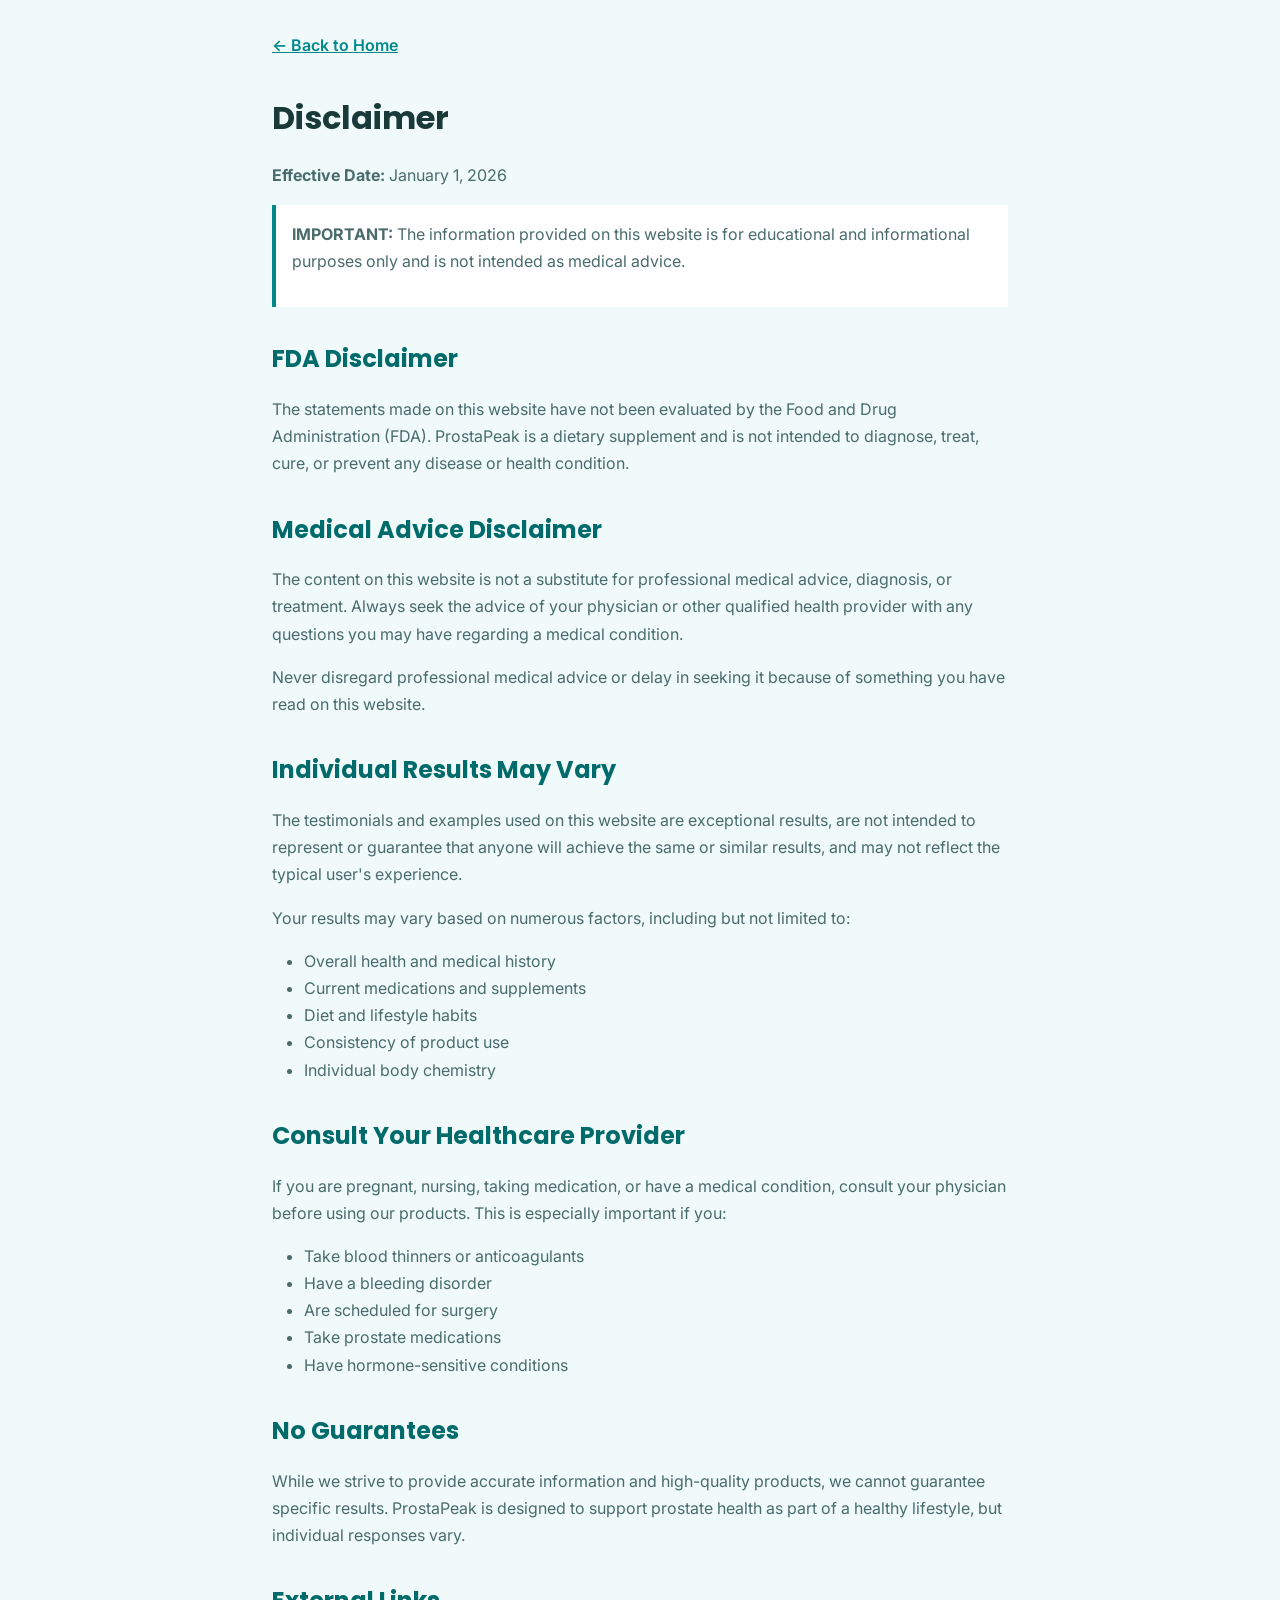
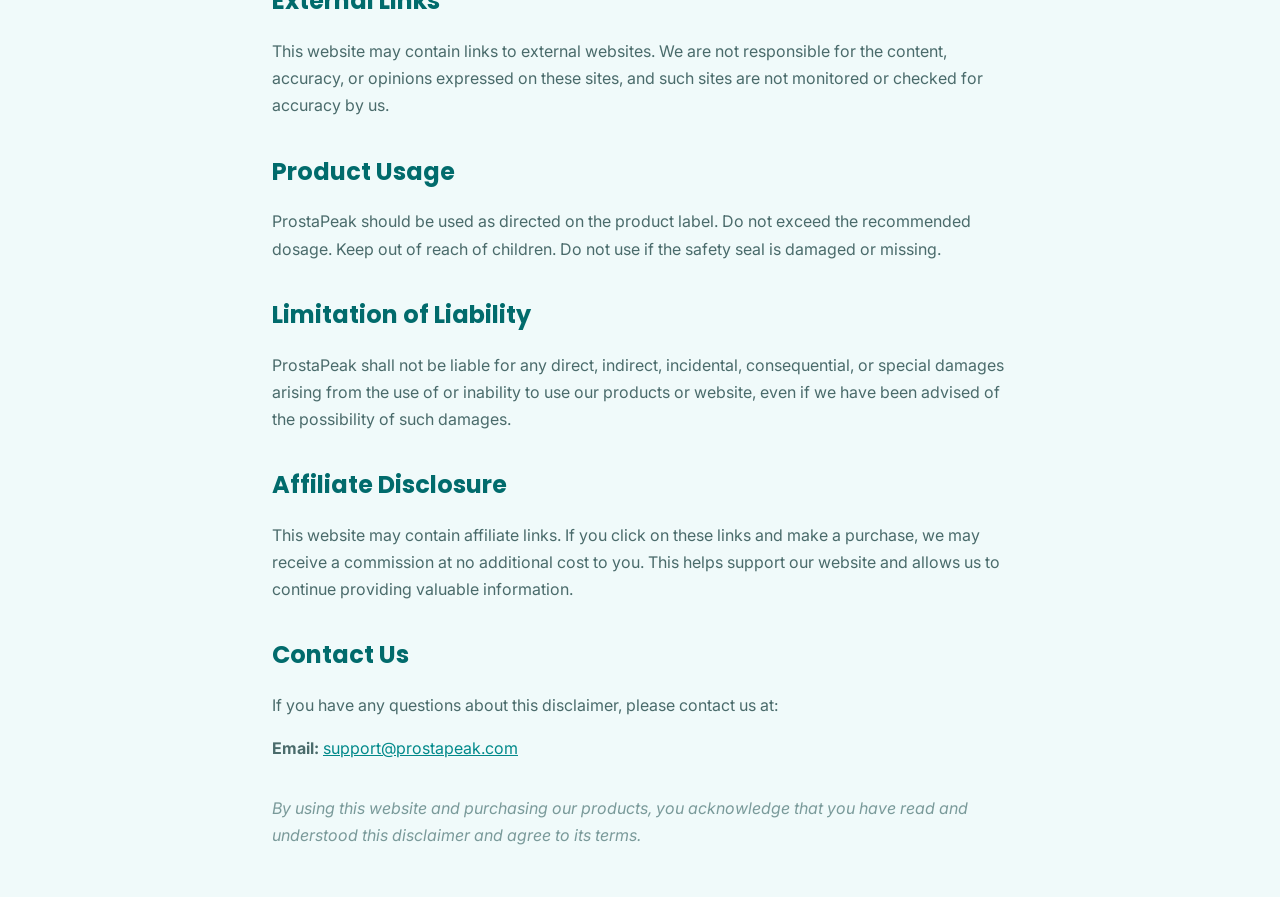
==== commit 27e32901: "Add files via upload" ====
--- a/disclaimer.html
+++ b/disclaimer.html
@@ -1,75 +1,106 @@
-<!DOCTYPE html>
-<html  >
-<head>
-  <!-- Site made with Mobirise Website Builder v5.9.18, https://mobirise.com -->
-  <meta charset="UTF-8">
-  <meta http-equiv="X-UA-Compatible" content="IE=edge">
-  <meta name="generator" content="Mobirise v5.9.18, mobirise.com">
-  <meta name="viewport" content="width=device-width, initial-scale=1, minimum-scale=1">
-  <link rel="shortcut icon" href="assets/images/prostabliss-bottle-752x752-128x148.png" type="image/x-icon">
-  <meta name="description" content="Disclaimer for Sight Care">
-  
-  
-  <title>Disclaimer</title>
-  <link rel="stylesheet" href="assets/bootstrap/css/bootstrap.min.css">
-  <link rel="stylesheet" href="assets/bootstrap/css/bootstrap-grid.min.css">
-  <link rel="stylesheet" href="assets/bootstrap/css/bootstrap-reboot.min.css">
-  <link rel="stylesheet" href="assets/animatecss/animate.css">
-  <link rel="stylesheet" href="assets/socicon/css/styles.css">
-  <link rel="stylesheet" href="assets/theme/css/style.css">
-  <link rel="preload" href="https://fonts.googleapis.com/css?family=Source+Sans+3:200,300,400,500,600,700,800,900,200i,300i,400i,500i,600i,700i,800i,900i&display=swap" as="style" onload="this.onload=null;this.rel='stylesheet'">
-  <noscript><link rel="stylesheet" href="https://fonts.googleapis.com/css?family=Source+Sans+3:200,300,400,500,600,700,800,900,200i,300i,400i,500i,600i,700i,800i,900i&display=swap"></noscript>
-  <link rel="preload" as="style" href="assets/mobirise/css/mbr-additional.css?v=CV0fcT"><link rel="stylesheet" href="assets/mobirise/css/mbr-additional.css?v=CV0fcT" type="text/css">
-
-  
-  
-  
-</head>
-<body>
-  
-  <section data-bs-version="5.1" class="content5 cid-tBjbQdLldf" id="content5-2c">
-    
-    <div class="container">
-        <div class="row justify-content-center">
-            <div class="col-md-12 col-lg-10">
-                <h3 class="mbr-section-title mbr-fonts-style mb-4 display-2">
-                    <strong>Disclaimer</strong></h3>
-                
-                <p class="mbr-text mbr-fonts-style display-7">Disclaimer for The Prosta Peak,<br><br>If you require any more information or have any questions about our site’s disclaimer, please feel free to contact us by email at support@prostavive.org<br>All the information on this website – https://prostavive.org/ – is published in good faith and for general information purpose only. Prosta Peak does not make any warranties about the completeness, reliability and accuracy of this information. Any action you take upon the information you find on this website (Prosta Peak), is strictly at your own risk. Prosta Peak will not be liable for any losses and/or damages in connection with the use of our website. Our Disclaimer was generated with the help of the Disclaimer Generator and the Disclaimer Generator.<br><br>From our website, you can visit other websites by following hyperlinks to such external sites. While we strive to provide only quality links to useful and ethical websites, we have no control over the content and nature of these sites. These links to other websites do not imply a recommendation for all the content found on these sites. Site owners and content may change without notice and may occur before we have the opportunity to remove a link which may have gone ‘bad’.<br><br>Please be also aware that when you leave our website, other sites may have different privacy policies and terms which are beyond our control.<br><br>Please be sure to check the Privacy Policies of these sites as well as their “Terms of Service” before engaging in any business or uploading any information.<br><br>Consent<br><br>By using our website, you hereby consent to our disclaimer and agree to its terms.<br><br>Update<br><br>Should we update, amend or make any changes to this document, those changes will be prominently posted here.</p>
-            </div>
-        </div>
-    </div>
-</section>
-
-<section data-bs-version="5.1" class="footer3 cid-uj9sajIiSV" once="footers" id="footer3-35">
-
-    
-
-    
-
-    <div class="container">
-        <div class="media-container-row align-center mbr-white">
-            <div class="row row-links">
-                <ul class="foot-menu">
-                    
-                    
-                    
-                    
-                    
-                <li class="foot-menu-item mbr-fonts-style display-7"><a href="Privacy-Policy.html" class="text-black">Privacy</a></li><li class="foot-menu-item mbr-fonts-style display-7"><a href="disclaimer.html" class="text-black">Disclaimer</a></li><li class="foot-menu-item mbr-fonts-style display-7"><a href="terms.html" class="text-black">Terms</a></li></ul>
-            </div>
-            
-            <div class="row row-copirayt">
-                <p class="mbr-text mb-0 mbr-fonts-style mbr-white align-center display-7"><strong>
-                    FDA Compliance
-                </strong></p>
-            </div>
-        </div>
-    </div>
-</section><section class="display-7" style="padding: 0;align-items: center;justify-content: center;flex-wrap: wrap;    align-content: center;display: flex;position: relative;height: 4rem;"><a href="https://mobiri.se/2912600" style="flex: 1 1;height: 4rem;position: absolute;width: 100%;z-index: 1;"><img alt="" style="height: 4rem;" src="[data-uri]"></a><p style="margin: 0;text-align: center;" class="display-7">&#8204;</p><a style="z-index:1" href="https://mobirise.com/builder/ai-website-maker.html">AI Website Maker</a></section><script src="assets/bootstrap/js/bootstrap.bundle.min.js"></script>  <script src="assets/smoothscroll/smooth-scroll.js"></script>  <script src="assets/ytplayer/index.js"></script>  <script src="assets/theme/js/script.js"></script>  
-  
-  
- <div id="scrollToTop" class="scrollToTop mbr-arrow-up"><a style="text-align: center;"><i class="mbr-arrow-up-icon mbr-arrow-up-icon-cm cm-icon cm-icon-smallarrow-up"></i></a></div>
-    <input name="animation" type="hidden">
-  </body>
+<!DOCTYPE html>
+<html lang="en">
+<head>
+    <meta charset="UTF-8">
+    <meta name="viewport" content="width=device-width, initial-scale=1.0">
+    <title>Disclaimer - ProstaPeak</title>
+    <link href="https://fonts.googleapis.com/css2?family=Inter:wght@400;500;600&family=Poppins:wght@600;700&display=swap" rel="stylesheet">
+    <style>
+        * { margin: 0; padding: 0; box-sizing: border-box; }
+        body {
+            font-family: 'Inter', system-ui, sans-serif;
+            line-height: 1.7;
+            color: #4A6B6B;
+            background: #F0FAFA;
+        }
+        .container { max-width: 800px; margin: 0 auto; padding: 2rem; }
+        h1 {
+            font-family: 'Poppins', sans-serif;
+            color: #1A3A3A;
+            font-size: 2rem;
+            margin-bottom: 1rem;
+        }
+        h2 {
+            font-family: 'Poppins', sans-serif;
+            color: #016B6C;
+            font-size: 1.5rem;
+            margin: 2rem 0 1rem;
+        }
+        p { margin-bottom: 1rem; }
+        a { color: #01898A; text-decoration: underline; }
+        .back-link {
+            display: inline-block;
+            margin-bottom: 2rem;
+            color: #01898A;
+            font-weight: 600;
+        }
+        .warning {
+            background: #fff;
+            border-left: 4px solid #01898A;
+            padding: 1rem;
+            margin: 1rem 0;
+        }
+    </style>
+</head>
+<body>
+    <div class="container">
+        <a href="index.html" class="back-link">← Back to Home</a>
+        
+        <h1>Disclaimer</h1>
+        <p><strong>Effective Date:</strong> January 1, 2026</p>
+        
+        <div class="warning">
+            <p><strong>IMPORTANT:</strong> The information provided on this website is for educational and informational purposes only and is not intended as medical advice.</p>
+        </div>
+
+        <h2>FDA Disclaimer</h2>
+        <p>The statements made on this website have not been evaluated by the Food and Drug Administration (FDA). ProstaPeak is a dietary supplement and is not intended to diagnose, treat, cure, or prevent any disease or health condition.</p>
+
+        <h2>Medical Advice Disclaimer</h2>
+        <p>The content on this website is not a substitute for professional medical advice, diagnosis, or treatment. Always seek the advice of your physician or other qualified health provider with any questions you may have regarding a medical condition.</p>
+        <p>Never disregard professional medical advice or delay in seeking it because of something you have read on this website.</p>
+
+        <h2>Individual Results May Vary</h2>
+        <p>The testimonials and examples used on this website are exceptional results, are not intended to represent or guarantee that anyone will achieve the same or similar results, and may not reflect the typical user's experience.</p>
+        <p>Your results may vary based on numerous factors, including but not limited to:</p>
+        <ul style="margin: 1rem 0; padding-left: 2rem;">
+            <li>Overall health and medical history</li>
+            <li>Current medications and supplements</li>
+            <li>Diet and lifestyle habits</li>
+            <li>Consistency of product use</li>
+            <li>Individual body chemistry</li>
+        </ul>
+
+        <h2>Consult Your Healthcare Provider</h2>
+        <p>If you are pregnant, nursing, taking medication, or have a medical condition, consult your physician before using our products. This is especially important if you:</p>
+        <ul style="margin: 1rem 0; padding-left: 2rem;">
+            <li>Take blood thinners or anticoagulants</li>
+            <li>Have a bleeding disorder</li>
+            <li>Are scheduled for surgery</li>
+            <li>Take prostate medications</li>
+            <li>Have hormone-sensitive conditions</li>
+        </ul>
+
+        <h2>No Guarantees</h2>
+        <p>While we strive to provide accurate information and high-quality products, we cannot guarantee specific results. ProstaPeak is designed to support prostate health as part of a healthy lifestyle, but individual responses vary.</p>
+
+        <h2>External Links</h2>
+        <p>This website may contain links to external websites. We are not responsible for the content, accuracy, or opinions expressed on these sites, and such sites are not monitored or checked for accuracy by us.</p>
+
+        <h2>Product Usage</h2>
+        <p>ProstaPeak should be used as directed on the product label. Do not exceed the recommended dosage. Keep out of reach of children. Do not use if the safety seal is damaged or missing.</p>
+
+        <h2>Limitation of Liability</h2>
+        <p>ProstaPeak shall not be liable for any direct, indirect, incidental, consequential, or special damages arising from the use of or inability to use our products or website, even if we have been advised of the possibility of such damages.</p>
+
+        <h2>Affiliate Disclosure</h2>
+        <p>This website may contain affiliate links. If you click on these links and make a purchase, we may receive a commission at no additional cost to you. This helps support our website and allows us to continue providing valuable information.</p>
+
+        <h2>Contact Us</h2>
+        <p>If you have any questions about this disclaimer, please contact us at:</p>
+        <p><strong>Email:</strong> <a href="mailto:support@prostapeak.com">support@prostapeak.com</a></p>
+
+        <p style="margin-top: 2rem; font-style: italic; color: #7A9A9A;">By using this website and purchasing our products, you acknowledge that you have read and understood this disclaimer and agree to its terms.</p>
+    </div>
+</body>
 </html>
